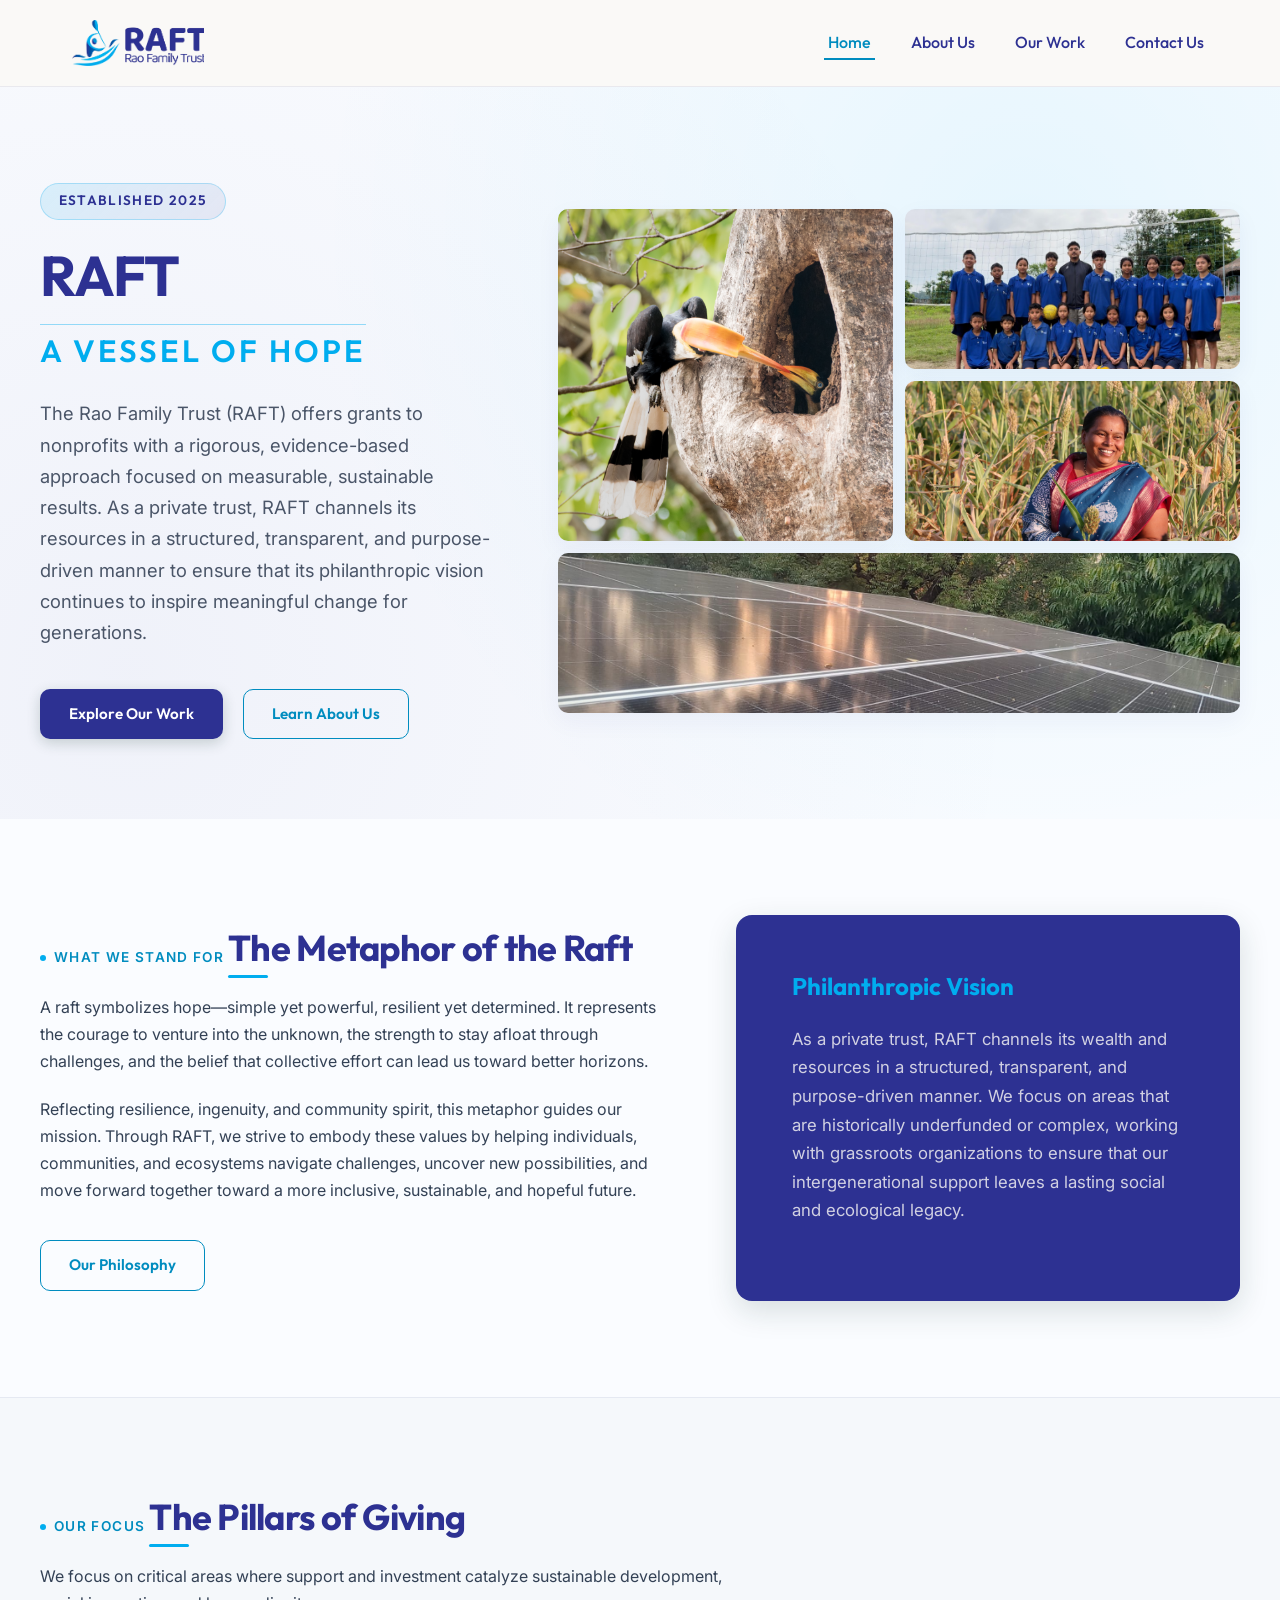
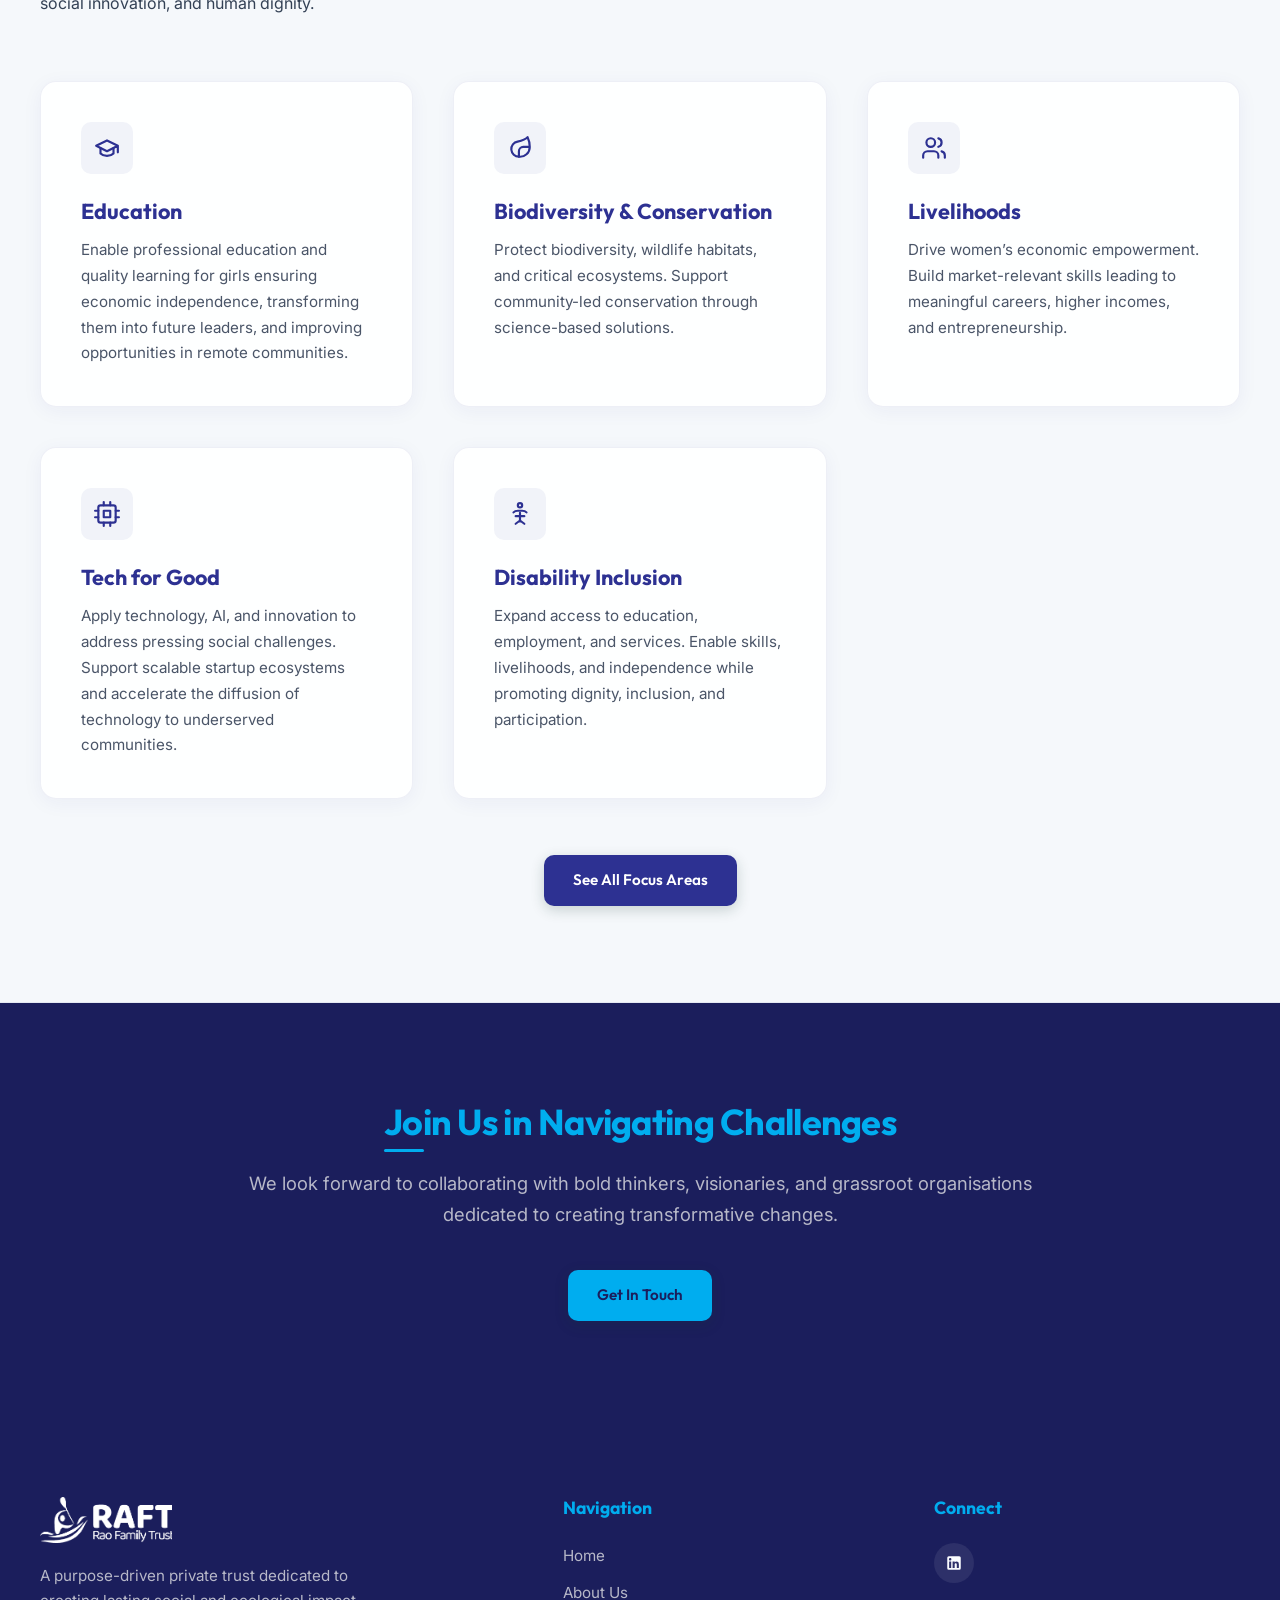
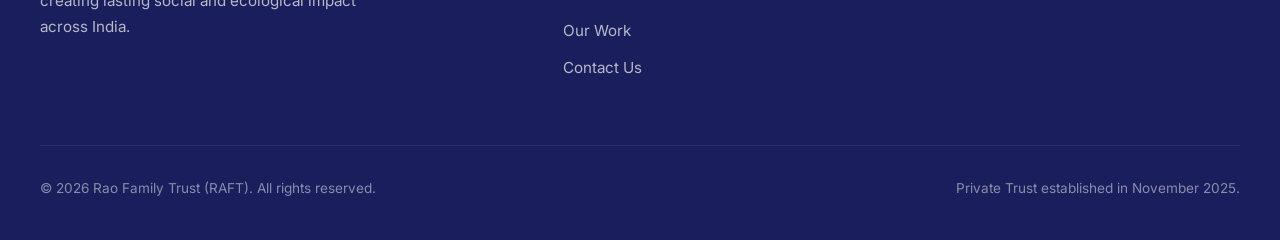
==== index.html @ e0d787f4 "Fix asset paths to root-relative URLs (/style_v2.css, /main.js, /images/...) and enhance active nav " ====
<!DOCTYPE html>
<html lang="en">
<head>
  <meta charset="UTF-8">
  <meta name="viewport" content="width=device-width, initial-scale=1.0">
  <meta http-equiv="X-UA-Compatible" content="ie=edge">
  <title>Rao Family Trust (RAFT) | Creating Lasting Social & Ecological Impact</title>
  <meta name="description" content="The Rao Family Trust (RAFT) offers grants to nonprofits with a rigorous, evidence-based approach focused on measurable, sustainable results.">
  
  <link rel="canonical" href="https://www.raft.org.in/">

  <!-- Open Graph / Facebook -->
  <meta property="og:type" content="website">
  <meta property="og:url" content="https://www.raft.org.in/">
  <meta property="og:site_name" content="Rao Family Trust (RAFT)">
  <meta property="og:locale" content="en_IN">
  <meta property="og:title" content="Rao Family Trust (RAFT) | Creating Lasting Social & Ecological Impact">
  <meta property="og:description" content="Creating lasting social and ecological impact across education, conservation, and inclusion in India.">
  <meta property="og:image" content="https://www.raft.org.in/images/vision_mission_banner.jpg">
  
  <!-- Twitter -->
  <meta property="twitter:card" content="summary_large_image">
  <meta property="twitter:url" content="https://www.raft.org.in/">
  <meta property="twitter:title" content="Rao Family Trust (RAFT)">
  <meta property="twitter:description" content="Creating lasting social and ecological impact across education, conservation, and inclusion in India.">
  <meta property="twitter:image" content="https://www.raft.org.in/images/vision_mission_banner.jpg">

  <!-- Favicons -->
  <link rel="icon" type="image/png" sizes="32x32" href="/images/favicon-32x32.png">
  <link rel="icon" type="image/png" sizes="192x192" href="/images/favicon.png">
  <link rel="apple-touch-icon" sizes="180x180" href="/images/apple-touch-icon.png">

  <link rel="stylesheet" href="/style_v2.css">

  <!-- Structured Data (JSON-LD) -->
  <script type="application/ld+json">
  {
    "@context": "https://schema.org",
    "@type": "NGO",
    "name": "Rao Family Trust (RAFT)",
    "url": "https://www.raft.org.in/",
    "logo": "https://www.raft.org.in/images/logo_icon.png",
    "description": "A purpose-driven private trust dedicated to creating lasting social and ecological impact across India.",
    "foundingDate": "2025",
    "founder": [
      { "@type": "Person", "name": "Dr. Priti Rao" },
      { "@type": "Person", "name": "Jay Rao" }
    ]
  }
  </script>

  <link rel="stylesheet" href="style_v2.css">
</head>
<body>

  <!-- Header Navigation -->
  <header>
    <div class="nav-container">
      <a href="index.html" class="logo">
        <img src="/images/logo.png" alt="Rao Family Trust Logo" class="logo-img">
      </a>
      
      <button class="mobile-toggle" aria-label="Toggle Menu">
        <span></span>
        <span></span>
        <span></span>
      </button>

      <ul class="nav-menu">
        <li><a href="index.html" class="nav-link">Home</a></li>
        <li><a href="about.html" class="nav-link">About Us</a></li>
        <li><a href="work.html" class="nav-link">Our Work</a></li>
        <li><a href="contact.html" class="nav-link">Contact Us</a></li>
      </ul>
    </div>
  </header>

  <!-- Hero Section -->
  <section class="hero">
    <div class="hero-container">
      <div class="hero-content">
        <span class="hero-tag">Established 2025</span>
        <h1>RAFT<br><span style="display: inline-block; margin-top: 1rem; font-size: 0.55em; font-weight: 600; letter-spacing: 3px; color: var(--color-secondary); border-top: 1px solid rgba(0,173,239,0.4); padding-top: 0.5rem; text-transform: uppercase;">A Vessel of Hope</span></h1>
        <p class="hero-desc">
          The Rao Family Trust (RAFT) offers grants to nonprofits with a rigorous, evidence-based approach focused on measurable, sustainable results. As a private trust, RAFT channels its resources in a structured, transparent, and purpose-driven manner to ensure that its philanthropic vision continues to inspire meaningful change for generations.
        </p>
        <div class="hero-btns">
          <a href="work.html" class="btn btn-primary">Explore Our Work</a>
          <a href="about.html" class="btn btn-secondary">Learn About Us</a>
        </div>
      </div>
      
      <!-- Hero Carousel Header -->
      <div class="hero-visual">
        <div class="hero-collage-container">
          <!-- A visually stunning combination of landscape and portrait images -->
          <div class="hero-collage-item tall">
            <img src="images/projects/hornbill_feeding.jpg" alt="Conservation - Great Hornbill Feeding" loading="lazy" style="object-position: center 25%;">
          </div>
          <div class="hero-collage-item">
            <img src="images/projects/hummingbird_school_10.jpg" alt="Education - Hummingbird School" loading="lazy" style="object-position: center center;">
          </div>
          <div class="hero-collage-item">
            <img src="images/projects/lady_red_sari.jpg" alt="Livelihoods - Mann Deshi Lady in Red Sari" loading="lazy" style="object-position: center 20%;">
          </div>
          <div class="hero-collage-item wide">
            <img src="images/projects/venture_centre_solar.jpg" alt="Tech for Good - Venture Centre Solar Panels" loading="lazy" style="object-position: center center;">
          </div>
        </div>
      </div>

    </div>
  </section>

  <!-- Core Metaphor & Intro Section -->
  <section class="section">
    <div class="section-container">
      <div class="about-hero-grid reveal">
        <div class="about-hero-text">
          <span class="section-subtitle">What we stand for</span>
          <h2>The Metaphor of the Raft</h2>
          <p>
            A raft symbolizes hope—simple yet powerful, resilient yet determined. It represents the courage to venture into the unknown, the strength to stay afloat through challenges, and the belief that collective effort can lead us toward better horizons.
          </p>
          <p>
            Reflecting resilience, ingenuity, and community spirit, this metaphor guides our mission. Through RAFT, we strive to embody these values by helping individuals, communities, and ecosystems navigate challenges, uncover new possibilities, and move forward together toward a more inclusive, sustainable, and hopeful future.
          </p>
          <a href="about.html" class="btn btn-secondary" style="margin-top: 1rem;">Our Philosophy</a>
        </div>
        
        <div class="accent-card">
          <h3> Philanthropic Vision </h3>
          <p style="margin-top: 1.5rem; line-height: 1.7;">
            As a private trust, RAFT channels its wealth and resources in a structured, transparent, and purpose-driven manner. We focus on areas that are historically underfunded or complex, working with grassroots organizations to ensure that our intergenerational support leaves a lasting social and ecological legacy.
          </p>
        </div>
      </div>
    </div>
  </section>

  <!-- Focus Areas Preview -->
  <section class="section" style="background-color: rgba(18, 53, 47, 0.02); border-top: 1px solid var(--color-border); border-bottom: 1px solid var(--color-border);">
    <div class="section-container">
      <div class="section-header reveal">
        <span class="section-subtitle">Our Focus</span>
        <h2>The Pillars of Giving</h2>
        <p>We focus on critical areas where support and investment catalyze sustainable development, social innovation, and human dignity.</p>
      </div>

      <div class="card-grid reveal">
        <!-- Card 1: Education -->
        <div class="card">
          <div class="card-icon">
            <svg viewBox="0 0 24 24" fill="none" stroke="currentColor" stroke-width="2" stroke-linecap="round" stroke-linejoin="round">
              <path d="M22 10v6M2 10l10-5 10 5-10 5z"/>
              <path d="M6 12v5c3 3 9 3 12 0v-5"/>
            </svg>
          </div>
          <h3>Education</h3>
          <p>Enable professional education and quality learning for girls ensuring economic independence, transforming them into future leaders, and improving opportunities in remote communities.</p>
        </div>

        <!-- Card 2: Biodiversity -->
        <div class="card">
          <div class="card-icon">
            <svg viewBox="0 0 24 24" fill="none" stroke="currentColor" stroke-width="2" stroke-linecap="round" stroke-linejoin="round">
              <path d="M11 20A7 7 0 0 1 9.8 6.1C15.5 5 17 4.4 19 2c1 2 2 4.1 2 9a9 9 0 0 1-10 9Z"/>
              <path d="M11 20v-5a4 4 0 0 1 4-4h5"/>
            </svg>
          </div>
          <h3>Biodiversity & Conservation</h3>
          <p>Protect biodiversity, wildlife habitats, and critical ecosystems. Support community-led conservation through science-based solutions.</p>
        </div>

        <!-- Card 3: Livelihoods -->
        <div class="card">
          <div class="card-icon">
            <svg viewBox="0 0 24 24" fill="none" stroke="currentColor" stroke-width="2" stroke-linecap="round" stroke-linejoin="round">
              <path d="M16 21v-2a4 4 0 0 0-4-4H6a4 4 0 0 0-4 4v2"/>
              <circle cx="9" cy="7" r="4"/>
              <path d="M22 21v-2a4 4 0 0 0-3-3.87"/>
              <path d="M16 3.13a4 4 0 0 1 0 7.75"/>
            </svg>
          </div>
          <h3>Livelihoods</h3>
          <p>Drive women’s economic empowerment. Build market-relevant skills leading to meaningful careers, higher incomes, and entrepreneurship.</p>
        </div>

        <!-- Card 4: Tech for Good -->
        <div class="card">
          <div class="card-icon">
            <svg viewBox="0 0 24 24" fill="none" stroke="currentColor" stroke-width="2" stroke-linecap="round" stroke-linejoin="round">
              <rect x="4" y="4" width="16" height="16" rx="2" ry="2"/>
              <rect x="9" y="9" width="6" height="6"/>
              <line x1="9" y1="1" x2="9" y2="4"/>
              <line x1="15" y1="1" x2="15" y2="4"/>
              <line x1="9" y1="20" x2="9" y2="23"/>
              <line x1="15" y1="20" x2="15" y2="23"/>
              <line x1="20" y1="9" x2="23" y2="9"/>
              <line x1="20" y1="15" x2="23" y2="15"/>
              <line x1="1" y1="9" x2="4" y2="9"/>
              <line x1="1" y1="15" x2="4" y2="15"/>
            </svg>
          </div>
          <h3>Tech for Good</h3>
          <p>Apply technology, AI, and innovation to address pressing social challenges. Support scalable startup ecosystems and accelerate the diffusion of technology to underserved communities.</p>
        </div>

        <!-- Card 5: Disability Inclusion -->
        <div class="card">
          <div class="card-icon">
            <svg viewBox="0 0 24 24" fill="none" stroke="currentColor" stroke-width="2" stroke-linecap="round" stroke-linejoin="round">
              <circle cx="12" cy="4" r="2"/>
              <path d="M18 10.5C17.17 9.57 15.65 9 14 9h-4c-1.65 0-3.17.57-4 1.5"/>
              <path d="M8 14h8"/>
              <path d="M12 11v8"/>
              <path d="M8 21l4-3 4 3"/>
            </svg>
          </div>
          <h3>Disability Inclusion</h3>
          <p>Expand access to education, employment, and services. Enable skills, livelihoods, and independence while promoting dignity, inclusion, and participation.</p>
        </div>

      </div>

      <div style="text-align: center; margin-top: 3.5rem;" class="reveal">
        <a href="work.html" class="btn btn-primary">See All Focus Areas</a>
      </div>
    </div>
  </section>



  <!-- CTA Banner -->
  <section class="section" style="background-color: var(--color-primary-dark); color: var(--color-text-light);">
    <div class="section-container" style="text-align: center; max-width: 800px;">
      <h2 style="color: var(--color-secondary); margin-bottom: 1.5rem;" class="reveal">Join Us in Navigating Challenges</h2>
      <p style="color: rgba(250, 249, 246, 0.7); font-size: 1.15rem; margin-bottom: 2.5rem;" class="reveal">
        We look forward to collaborating with bold thinkers, visionaries, and grassroot organisations dedicated to creating transformative changes.
      </p>
      <div class="reveal">
        <a href="contact.html" class="btn btn-primary" style="background-color: var(--color-secondary); color: var(--color-primary-dark);">Get In Touch</a>
      </div>
    </div>
  </section>

  <!-- Footer -->
  <footer>
    <div class="footer-container">
      <div class="footer-about">
        <a href="index.html" class="logo" style="color: var(--color-white);">
          <img src="/images/logo_white.png" alt="Rao Family Trust Logo" class="logo-img">
        </a>
        <p>A purpose-driven private trust dedicated to creating lasting social and ecological impact across India.</p>
      </div>

      <div class="footer-nav">
        <h4>Navigation</h4>
        <ul>
          <li><a href="index.html">Home</a></li>
          <li><a href="about.html">About Us</a></li>
          <li><a href="work.html">Our Work</a></li>
          <li><a href="contact.html">Contact Us</a></li>
        </ul>
      </div>

      <div class="footer-social">
        <h4>Connect</h4>
        <div class="footer-social-links">
          <a href="https://www.linkedin.com/company/rao-family-trust/" class="social-btn" aria-label="LinkedIn" target="_blank" rel="noopener noreferrer">
            <svg viewBox="0 0 24 24" xmlns="http://www.w3.org/2000/svg">
              <path d="M19 3a2 2 0 0 1 2 2v14a2 2 0 0 1-2 2H5a2 2 0 0 1-2-2V5a2 2 0 0 1 2-2h14m-.5 15.5v-5.3a3.26 3.26 0 0 0-3.26-3.26c-.85 0-1.84.52-2.32 1.3v-1.11h-2.79v8.37h2.79v-4.93c0-.77.62-1.4 1.39-1.4a1.4 1.4 0 0 1 1.4 1.4v4.93h2.79M6.88 8.56a1.68 1.68 0 0 0 1.68-1.68c0-.93-.75-1.69-1.68-1.69a1.69 1.69 0 0 0-1.69 1.69c0 .93.76 1.68 1.69 1.68m1.39 9.94v-8.37H5.5v8.37h2.77z"/>
            </svg>
          </a>
        </div>
      </div>
    </div>
    
    <div class="footer-bottom">
      <span>&copy; 2026 Rao Family Trust (RAFT). All rights reserved.</span>
      <span>Private Trust established in November 2025.</span>
    </div>
  </footer>

  <script src="/main.js"></script>
</body>
</html>
---- style_v2.css ----
/* RAFT (Rao Family Trust) Core Styling System */

/* Import Google Fonts */
@import url('https://fonts.googleapis.com/css2?family=Inter:wght@300;400;500;600&family=Outfit:wght@300;400;500;600;700;800&display=swap');

/* CSS Variables */
:root {
  --color-primary: #2D3192;        /* Logo Indigo */
  --color-primary-dark: #1B1E5C;   /* Deep Logo Indigo */
  --color-primary-light: #4D51B0;  /* Light Logo Indigo */
  --color-secondary: #00ADEF;      /* Logo Sky Blue */
  --color-secondary-dark: #008CBF; /* Muted Logo Sky Blue */
  --color-accent: #EFF8FF;         /* Soft Light Blue Wash */
  --color-bg-main: #FAFCFF;        /* Soft Alabaster Cool White */
  --color-bg-card: rgba(255, 255, 255, 0.9); /* Semi-transparent White */
  --color-text-dark: #1A202C;      /* Charcoal Dark Text */
  --color-text-muted: #4A5568;     /* Slate Muted Text */
  --color-text-light: #FAFCFF;     /* Warm Light Text */
  --color-white: #FFFFFF;
  --color-border: rgba(45, 49, 146, 0.08);
  --color-shadow: rgba(45, 49, 146, 0.05);

  --font-heading: 'Outfit', sans-serif;
  --font-body: 'Inter', sans-serif;

  --transition-smooth: all 0.4s cubic-bezier(0.16, 1, 0.3, 1);
  --transition-fast: all 0.2s ease;
  
  --border-radius-lg: 16px;
  --border-radius-md: 10px;
  --border-radius-sm: 6px;
}

/* Base Reset & Layout */
* {
  box-sizing: border-box;
  margin: 0;
  padding: 0;
}

html {
  scroll-behavior: smooth;
  height: 100%;
}

body {
  font-family: var(--font-body);
  background-color: var(--color-bg-main);
  color: var(--color-text-dark);
  line-height: 1.6;
  font-size: 16px;
  display: flex;
  flex-direction: column;
  min-height: 100vh;
  overflow-x: hidden;
}

/* Typography */
h1, h2, h3, h4, h5, h6 {
  font-family: var(--font-heading);
  font-weight: 700;
  color: var(--color-primary);
  line-height: 1.25;
}

h1 {
  font-size: 3.25rem;
  letter-spacing: -0.025em;
}

h2 {
  font-size: 2.25rem;
  letter-spacing: -0.02em;
  margin-bottom: 1.5rem;
  position: relative;
  display: inline-block;
}

/* Elegant gold dash below h2 headers */
h2::after {
  content: '';
  position: absolute;
  left: 0;
  bottom: -8px;
  width: 40px;
  height: 3px;
  background-color: var(--color-secondary);
  border-radius: 2px;
  transition: var(--transition-smooth);
}

h2:hover::after {
  width: 60px;
}

h3 {
  font-size: 1.5rem;
  margin-bottom: 1rem;
}

p {
  margin-bottom: 1.25rem;
  color: #334155;
  font-weight: 400;
  line-height: 1.7;
}

a {
  color: var(--color-primary);
  text-decoration: none;
  transition: var(--transition-fast);
}

/* Buttons */
.btn {
  display: inline-flex;
  align-items: center;
  justify-content: center;
  padding: 0.75rem 1.75rem;
  font-family: var(--font-heading);
  font-weight: 600;
  font-size: 0.95rem;
  border-radius: var(--border-radius-md);
  cursor: pointer;
  transition: var(--transition-smooth);
  border: 1px solid transparent;
}

.btn-primary {
  background-color: var(--color-primary);
  color: var(--color-white);
  box-shadow: 0 4px 14px rgba(18, 53, 47, 0.2);
}

.btn-primary:hover {
  background-color: var(--color-primary-light);
  transform: translateY(-2px);
  box-shadow: 0 6px 20px rgba(18, 53, 47, 0.25);
}

.btn-secondary {
  background-color: transparent;
  border-color: var(--color-secondary-dark);
  color: var(--color-secondary-dark);
}

.btn-secondary:hover {
  background-color: var(--color-secondary-dark);
  color: var(--color-white);
  transform: translateY(-2px);
}

/* Header & Navigation */
header {
  position: sticky;
  top: 0;
  z-index: 100;
  background-color: rgba(250, 249, 246, 0.88); /* Alabaster Glass */
  backdrop-filter: blur(16px);
  -webkit-backdrop-filter: blur(16px);
  border-bottom: 1px solid var(--color-border);
  transition: var(--transition-smooth);
}

.nav-container {
  max-width: 1200px;
  margin: 0 auto;
  padding: 1.25rem 2rem;
  display: flex;
  justify-content: space-between;
  align-items: center;
}

.logo {
  display: flex;
  align-items: center;
  gap: 0.75rem;
  font-family: var(--font-heading);
  font-weight: 700;
  font-size: 1.4rem;
  color: var(--color-primary);
}

.logo-img {
  height: 46px;
  width: auto;
  object-fit: contain;
  transition: var(--transition-smooth);
}

.logo:hover .logo-img {
  transform: scale(1.05);
}

.logo svg {
  fill: var(--color-primary);
  width: 32px;
  height: 32px;
  transition: var(--transition-smooth);
}

.logo:hover svg {
  fill: var(--color-secondary-dark);
  transform: rotate(-5deg) scale(1.05);
}

.nav-menu {
  display: flex;
  gap: 2rem;
  list-style: none;
  align-items: center;
}

.nav-link {
  font-family: var(--font-heading);
  font-weight: 500;
  font-size: 1rem;
  color: var(--color-primary);
  padding: 0.5rem 0.25rem;
  position: relative;
}

.nav-link::after {
  content: '';
  position: absolute;
  width: 0;
  height: 2px;
  bottom: 0;
  left: 0;
  background-color: var(--color-secondary-dark);
  transition: var(--transition-fast);
}

.nav-link:hover::after,
.nav-link.active::after {
  width: 100%;
}

.nav-link.active {
  color: var(--color-secondary-dark);
}

/* Mobile Toggle Hamburger */
.mobile-toggle {
  display: none;
  background: none;
  border: none;
  cursor: pointer;
  position: relative;
  width: 30px;
  height: 20px;
  z-index: 101;
}

.mobile-toggle span {
  display: block;
  width: 100%;
  height: 2px;
  background-color: var(--color-primary);
  position: absolute;
  left: 0;
  transition: var(--transition-fast);
}

.mobile-toggle span:nth-child(1) { top: 0; }
.mobile-toggle span:nth-child(2) { top: 9px; }
.mobile-toggle span:nth-child(3) { top: 18px; }

.mobile-toggle.open span:nth-child(1) {
  transform: translateY(9px) rotate(45deg);
}
.mobile-toggle.open span:nth-child(2) {
  opacity: 0;
}
.mobile-toggle.open span:nth-child(3) {
  transform: translateY(-9px) rotate(-45deg);
}

/* Hero Section */
.hero {
  padding: 6rem 2rem 5rem;
  background: radial-gradient(circle at 80% 20%, rgba(0, 173, 239, 0.08) 0%, transparent 60%),
              radial-gradient(circle at 10% 80%, rgba(45, 49, 146, 0.05) 0%, transparent 70%);
  position: relative;
  overflow: hidden;
}

.hero-container {
  max-width: 1200px;
  margin: 0 auto;
  display: grid;
  grid-template-columns: 0.8fr 1.2fr; /* Flipped: text takes less space, images take more */
  gap: 4rem;
  align-items: center;
}

.hero-content {
  max-width: 650px;
}

.hero-tag {
  display: inline-flex;
  align-items: center;
  gap: 0.5rem;
  font-family: var(--font-heading);
  font-weight: 600;
  font-size: 0.85rem;
  letter-spacing: 0.1em;
  text-transform: uppercase;
  color: var(--color-primary);
  background: linear-gradient(135deg, rgba(0, 173, 239, 0.12) 0%, rgba(45, 49, 146, 0.08) 100%);
  border: 1px solid rgba(0, 173, 239, 0.25);
  padding: 0.4rem 1.1rem;
  border-radius: 50px;
  margin-bottom: 1.5rem;
}

.hero h1 {
  font-size: 3.5rem;
  line-height: 1.15;
  margin-bottom: 1.5rem;
}

.hero h1 span {
  color: var(--color-secondary-dark);
  position: relative;
}

.hero-desc {
  font-size: 1.15rem;
  color: var(--color-text-muted);
  margin-bottom: 2.5rem;
}

.hero-btns {
  display: flex;
  gap: 1.25rem;
}

/* Metaphor SVG Section (Interactive waves and raft) */
.hero-visual {
  position: relative;
  width: 100%;
  display: flex;
  justify-content: center;
  align-items: center;
}

.raft-svg-wrapper {
  width: 100%;
  max-width: 450px;
  position: relative;
}

/* Page Section Utility */
.section {
  padding: 6rem 2rem;
}

.section-container {
  max-width: 1200px;
  margin: 0 auto;
}

.section-header {
  max-width: 700px;
  margin-bottom: 4rem;
}

.section-subtitle {
  color: var(--color-secondary-dark);
  font-weight: 600;
  text-transform: uppercase;
  letter-spacing: 0.1em;
  font-size: 0.85rem;
  margin-bottom: 0.75rem;
  display: inline-flex;
  align-items: center;
  gap: 0.5rem;
}

.section-subtitle::before {
  content: '';
  display: inline-block;
  width: 6px;
  height: 6px;
  background-color: var(--color-secondary);
  border-radius: 50%;
}

/* Glassmorphism Cards */
.card-grid {
  display: grid;
  grid-template-columns: repeat(auto-fill, minmax(320px, 1fr));
  gap: 2.5rem;
}

.card {
  background-color: var(--color-bg-card);
  border: 1px solid var(--color-border);
  border-radius: var(--border-radius-lg);
  padding: 2.5rem;
  box-shadow: 0 4px 20px var(--color-shadow);
  transition: var(--transition-smooth);
  display: flex;
  flex-direction: column;
  backdrop-filter: blur(8px);
  -webkit-backdrop-filter: blur(8px);
  position: relative;
  overflow: hidden;
}

.card::before {
  content: '';
  position: absolute;
  top: 0;
  left: 0;
  width: 4px;
  height: 0;
  background-color: var(--color-secondary);
  transition: var(--transition-smooth);
}

.card:hover {
  transform: translateY(-8px);
  box-shadow: 0 12px 30px rgba(18, 53, 47, 0.1);
  border-color: rgba(18, 53, 47, 0.15);
}

.card:hover::before {
  height: 100%;
}

.card-icon {
  width: 52px;
  height: 52px;
  background-color: rgba(45, 49, 146, 0.06);
  border-radius: var(--border-radius-md);
  display: flex;
  align-items: center;
  justify-content: center;
  margin-bottom: 1.5rem;
  color: var(--color-primary);
  transition: var(--transition-smooth);
}

.card:hover .card-icon {
  background-color: var(--color-primary);
  color: var(--color-white);
  transform: translateY(-2px);
  box-shadow: 0 6px 16px rgba(45, 49, 146, 0.2);
}

.card-icon svg {
  width: 26px;
  height: 26px;
  transition: var(--transition-fast);
}

.card-icon svg[fill="none"] {
  fill: none;
  stroke: currentColor;
}

.card-icon svg:not([fill="none"]) {
  fill: currentColor;
}

.card:hover .card-icon svg {
  transform: scale(1.1);
}

/* External Link Icon Indicator */
.external-link-icon {
  width: 14px;
  height: 14px;
  display: inline-block;
  vertical-align: middle;
  margin-left: 4px;
  opacity: 0.8;
  transition: var(--transition-fast);
}

a:hover .external-link-icon {
  opacity: 1;
  transform: translate(2px, -2px);
}

/* Back to Top Floating Button */
.back-to-top {
  position: fixed;
  bottom: 2rem;
  right: 2rem;
  width: 44px;
  height: 44px;
  border-radius: 50%;
  background: var(--color-primary);
  color: var(--color-white);
  border: 1px solid rgba(255, 255, 255, 0.2);
  box-shadow: 0 4px 20px rgba(45, 49, 146, 0.25);
  display: flex;
  align-items: center;
  justify-content: center;
  cursor: pointer;
  opacity: 0;
  visibility: hidden;
  transform: translateY(15px);
  transition: var(--transition-smooth);
  z-index: 99;
}

.back-to-top.visible {
  opacity: 1;
  visibility: visible;
  transform: translateY(0);
}

.back-to-top:hover {
  background: var(--color-secondary);
  color: var(--color-primary-dark);
  transform: translateY(-3px);
  box-shadow: 0 6px 24px rgba(0, 173, 239, 0.35);
}

.back-to-top svg {
  width: 20px;
  height: 20px;
}

.card h3 {
  font-size: 1.35rem;
  margin-bottom: 0.75rem;
}

.card p {
  color: var(--color-text-muted);
  font-size: 0.95rem;
  margin-bottom: 0;
  flex-grow: 1;
}

/* Grantees Layout */
.grantee-tags {
  display: flex;
  gap: 0.5rem;
  margin-bottom: 1rem;
  flex-wrap: wrap;
}

.tag {
  font-size: 0.75rem;
  font-weight: 500;
  padding: 0.25rem 0.75rem;
  border-radius: 50px;
  background-color: rgba(18, 53, 47, 0.06);
  color: var(--color-primary-light);
}

/* About Us Metaphor Card (Large Accent Card) */
.about-hero-grid {
  display: grid;
  grid-template-columns: 1.1fr 0.9fr;
  gap: 5rem;
  align-items: center;
}

.accent-card {
  background-color: var(--color-primary);
  color: var(--color-text-light);
  border-radius: var(--border-radius-lg);
  padding: 3.5rem;
  box-shadow: 0 10px 30px rgba(18, 53, 47, 0.15);
  position: relative;
  overflow: hidden;
}

.accent-card h2, .accent-card h3 {
  color: var(--color-secondary);
}

.accent-card h2::after {
  background-color: var(--color-secondary);
}

.accent-card p {
  color: rgba(250, 249, 246, 0.8);
  font-size: 1.05rem;
}

/* Vision / Mission Sections */
.vision-mission-grid {
  display: grid;
  grid-template-columns: 1fr 1fr;
  gap: 3rem;
  margin-top: 4rem;
}

/* Financials Block */
.financials-card {
  background: linear-gradient(135deg, rgba(197, 168, 128, 0.15) 0%, rgba(18, 53, 47, 0.05) 100%);
  border: 1px dashed var(--color-secondary-dark);
  border-radius: var(--border-radius-lg);
  padding: 3rem;
  text-align: center;
  max-width: 600px;
  margin: 4rem auto 0;
}

.financials-card h3 {
  color: var(--color-primary);
  font-size: 1.5rem;
  margin-bottom: 0.75rem;
}

.financials-card p {
  color: var(--color-text-muted);
  max-width: 450px;
  margin: 0 auto;
}

/* Team Roster Section */
.team-roster {
  display: flex;
  flex-direction: column;
  gap: 0;
  max-width: 800px;
}

.team-row {
  display: flex;
  align-items: flex-start;
  gap: 1.5rem;
  padding: 2rem 0;
  border-bottom: 1px solid var(--color-border);
  transition: var(--transition-smooth);
}

.team-row:last-child {
  border-bottom: none;
}

.team-row:hover {
  padding-left: 0.5rem;
}

.team-initial {
  width: 48px;
  height: 48px;
  min-width: 48px;
  border-radius: 50%;
  background: linear-gradient(135deg, var(--color-primary) 0%, var(--color-primary-light) 100%);
  color: var(--color-white);
  display: flex;
  align-items: center;
  justify-content: center;
  font-family: var(--font-heading);
  font-weight: 700;
  font-size: 0.85rem;
  letter-spacing: 0.02em;
  margin-top: 0.15rem;
  box-shadow: 0 3px 10px rgba(45, 49, 146, 0.2);
}

.team-info {
  flex: 1;
}

.team-name-line {
  display: flex;
  align-items: baseline;
  gap: 1rem;
  flex-wrap: wrap;
  margin-bottom: 0.35rem;
}

.team-name-line h3 {
  font-size: 1.15rem;
  margin-bottom: 0;
  color: var(--color-primary);
}

.team-title {
  color: var(--color-secondary-dark);
  font-size: 0.8rem;
  font-weight: 600;
  text-transform: uppercase;
  letter-spacing: 0.05em;
}

.team-info p {
  color: var(--color-text-muted);
  font-size: 0.9rem;
  line-height: 1.55;
  margin-bottom: 0;
}

/* Interactive Contact Form */
.contact-grid {
  display: grid;
  grid-template-columns: 1fr 1.2fr;
  gap: 5rem;
  align-items: start;
}

.contact-info-panel {
  display: flex;
  flex-direction: column;
  gap: 2.5rem;
}

.info-item {
  display: flex;
  gap: 1.25rem;
}

.info-icon {
  width: 44px;
  height: 44px;
  border-radius: 50%;
  background-color: rgba(197, 168, 128, 0.15);
  display: flex;
  align-items: center;
  justify-content: center;
  color: var(--color-secondary-dark);
  flex-shrink: 0;
}

.info-icon svg {
  width: 20px;
  height: 20px;
  fill: currentColor;
}

.info-text h3 {
  font-size: 1.1rem;
  margin-bottom: 0.25rem;
}

.info-text p {
  color: var(--color-text-muted);
  margin-bottom: 0;
}

.contact-form {
  background-color: var(--color-white);
  border: 1px solid var(--color-border);
  border-radius: var(--border-radius-lg);
  padding: 3.5rem;
  box-shadow: 0 8px 30px var(--color-shadow);
}

.form-group {
  position: relative;
  margin-bottom: 2rem;
}

.form-input {
  width: 100%;
  padding: 0.9rem 1rem;
  border-radius: var(--border-radius-md);
  border: 1.5px solid rgba(18, 53, 47, 0.12);
  background-color: transparent;
  font-family: var(--font-body);
  font-size: 1rem;
  color: var(--color-text-dark);
  outline: none;
  transition: var(--transition-fast);
}

.form-input:focus {
  border-color: var(--color-primary);
  box-shadow: 0 0 0 4px rgba(18, 53, 47, 0.05);
}

.form-label {
  position: absolute;
  left: 1rem;
  top: 0.9rem;
  font-size: 1rem;
  color: var(--color-text-muted);
  pointer-events: none;
  transition: var(--transition-fast);
  background-color: var(--color-white);
  padding: 0 0.25rem;
}

/* Floating labels effect */
.form-input:focus ~ .form-label,
.form-input:not(:placeholder-shown) ~ .form-label {
  top: -0.6rem;
  left: 0.75rem;
  font-size: 0.8rem;
  color: var(--color-primary);
  font-weight: 600;
}

textarea.form-input {
  resize: vertical;
  min-height: 120px;
}

/* Toast Notifications */
.toast {
  position: fixed;
  bottom: 2rem;
  right: -300px;
  background-color: var(--color-primary-dark);
  color: var(--color-white);
  padding: 1rem 1.5rem;
  border-radius: var(--border-radius-md);
  box-shadow: 0 10px 25px rgba(0, 0, 0, 0.15);
  font-family: var(--font-heading);
  font-weight: 500;
  display: flex;
  align-items: center;
  gap: 0.75rem;
  z-index: 1000;
  transition: right 0.5s cubic-bezier(0.175, 0.885, 0.32, 1.275);
}

.toast.show {
  right: 2rem;
}

/* Scroll reveal helper class */
.reveal {
  opacity: 0;
  transform: translateY(30px);
  transition: opacity 0.8s cubic-bezier(0.16, 1, 0.3, 1),
              transform 0.8s cubic-bezier(0.16, 1, 0.3, 1);
}

.reveal.active {
  opacity: 1;
  transform: translateY(0);
}

/* Home Page Photo Collage Hero */
.hero-collage-container {
  display: grid;
  grid-template-columns: repeat(2, 1fr);
  grid-auto-rows: 160px;
  gap: 12px;
  width: 100%;
}
.hero-collage-item {
  border-radius: var(--border-radius-md);
  overflow: hidden;
  box-shadow: 0 8px 24px var(--color-shadow);
  position: relative;
}
.hero-collage-item img {
  width: 100%;
  height: 100%;
  object-fit: cover;
  transition: transform 0.6s ease;
}
.hero-collage-item:hover img {
  transform: scale(1.05);
}

/* Masonry specific sizes for hero */
.hero-collage-item.large {
  grid-column: span 2;
  grid-row: span 2;
}
.hero-collage-item.tall {
  grid-row: span 2;
}
.hero-collage-item.wide {
  grid-column: span 2;
}

/* Footer Section */
footer {
  background-color: var(--color-primary-dark);
  color: var(--color-text-light);
  padding: 5rem 2rem 2.5rem;
  margin-top: auto;
}

.footer-container {
  max-width: 1200px;
  margin: 0 auto;
  display: grid;
  grid-template-columns: 1.5fr 1fr 1fr;
  gap: 4rem;
  margin-bottom: 4rem;
}

.footer-about p {
  color: rgba(250, 249, 246, 0.7);
  font-size: 0.95rem;
  max-width: 320px;
  margin-top: 1.25rem;
}

.footer-nav h4, .footer-social h4 {
  color: var(--color-secondary);
  font-size: 1.1rem;
  margin-bottom: 1.5rem;
}

.footer-nav ul {
  list-style: none;
  display: flex;
  flex-direction: column;
  gap: 0.75rem;
}

.footer-nav a {
  color: rgba(250, 249, 246, 0.7);
  font-size: 0.95rem;
}

.footer-nav a:hover {
  color: var(--color-secondary);
  padding-left: 4px;
}

.footer-social-links {
  display: flex;
  gap: 1rem;
}

.social-btn {
  width: 40px;
  height: 40px;
  border-radius: 50%;
  background-color: rgba(255, 255, 255, 0.08);
  display: flex;
  align-items: center;
  justify-content: center;
  color: var(--color-text-light);
  transition: var(--transition-fast);
}

.social-btn:hover {
  background-color: var(--color-secondary);
  color: var(--color-primary-dark);
  transform: translateY(-3px);
}

.social-btn svg {
  width: 18px;
  height: 18px;
  fill: currentColor;
}

.footer-bottom {
  max-width: 1200px;
  margin: 0 auto;
  border-top: 1px solid rgba(255, 255, 255, 0.08);
  padding-top: 2rem;
  display: flex;
  justify-content: space-between;
  align-items: center;
  font-size: 0.85rem;
  color: rgba(250, 249, 246, 0.5);
}

/* Animations */
@keyframes wave-move {
  0% { transform: translateX(0); }
  50% { transform: translateX(-25%); }
  100% { transform: translateX(0); }
}

@keyframes wave-move-reverse {
  0% { transform: translateX(0); }
  50% { transform: translateX(25%); }
  100% { transform: translateX(0); }
}

@keyframes raft-float {
  0% { transform: translateY(0) rotate(0); }
  50% { transform: translateY(-6px) rotate(-1.5deg); }
  100% { transform: translateY(0) rotate(0); }
}

.wave-layer-1 {
  animation: wave-move 14s infinite linear;
}

.wave-layer-2 {
  animation: wave-move-reverse 18s infinite linear;
}

.raft-float-group {
  animation: raft-float 6s infinite ease-in-out;
  transform-origin: 220px 220px;
}

/* Responsive Media Queries */
@media (max-width: 1024px) {
  h1 { font-size: 2.75rem; }
  .hero { padding: 4rem 1.5rem 3rem; }
  .hero-container { gap: 2.5rem; }
  .about-hero-grid { gap: 3rem; }
}

@media (max-width: 768px) {
  h1 { font-size: 2.5rem; }
  h2 { font-size: 1.85rem; }
  
  .mobile-toggle {
    display: block;
  }
  
  .nav-menu {
    position: fixed;
    top: 0;
    right: -100%;
    width: 280px;
    height: 100vh;
    background-color: var(--color-primary-dark);
    flex-direction: column;
    justify-content: center;
    align-items: center;
    gap: 2.5rem;
    box-shadow: -10px 0 30px rgba(0, 0, 0, 0.15);
    transition: right 0.4s cubic-bezier(0.16, 1, 0.3, 1);
    z-index: 100;
  }
  
  .nav-menu.open {
    right: 0;
  }
  
  .nav-link {
    color: var(--color-text-light);
    font-size: 1.25rem;
  }
  
  .hero-container {
    grid-template-columns: 1fr;
    text-align: center;
    gap: 3rem;
  }
  
  .hero-content {
    margin: 0 auto;
  }
  
  .hero-btns {
    justify-content: center;
  }
  
  .about-hero-grid {
    grid-template-columns: 1fr;
    gap: 3rem;
  }
  
  .vision-mission-grid {
    grid-template-columns: 1fr;
    gap: 2.5rem;
  }
  
  .contact-grid {
    grid-template-columns: 1fr;
    gap: 3.5rem;
  }
  
  .footer-container {
    grid-template-columns: 1fr;
    gap: 2.5rem;
  }
  
  .footer-bottom {
    flex-direction: column;
    gap: 1rem;
    text-align: center;
  }
}

/* Redesigned Grantee Card Styles */
.grantee-image-wrapper {
  position: relative;
  width: 100%;
  height: 100%;
  min-height: 240px;
  overflow: hidden;
}

.grantee-image-wrapper img {
  width: 100%;
  height: 100%;
  object-fit: cover;
  transition: var(--transition-smooth);
}

.grantee-card:hover .grantee-image-wrapper img {
  transform: scale(1.05);
}

/* Hero Carousel Styles */
.hero-carousel {
  position: relative;
  width: 100%;
  height: 400px;
  border-radius: var(--border-radius-lg);
  overflow: hidden;
  box-shadow: 0 10px 30px var(--color-shadow);
  border: 1px solid var(--color-border);
}

.carousel-track {
  width: 100%;
  height: 100%;
  position: relative;
}

.carousel-slide {
  position: absolute;
  top: 0;
  left: 0;
  width: 100%;
  height: 100%;
  opacity: 0;
  visibility: hidden;
  transition: opacity 0.8s ease-in-out, visibility 0.8s ease-in-out;
  display: flex;
  align-items: flex-end;
}

.carousel-slide.active {
  opacity: 1;
  visibility: visible;
  z-index: 2;
}

.carousel-slide img {
  width: 100%;
  height: 100%;
  object-fit: cover;
}

.slide-caption {
  position: absolute;
  bottom: 0;
  left: 0;
  width: 100%;
  background: linear-gradient(to top, rgba(15, 23, 74, 0.85) 0%, rgba(15, 23, 74, 0) 100%);
  color: var(--color-white);
  padding: 1.75rem 1.5rem 1.25rem;
  font-family: var(--font-heading);
  font-weight: 500;
  font-size: 0.95rem;
  z-index: 3;
}

.carousel-indicators {
  position: absolute;
  bottom: 1.25rem;
  right: 1.5rem;
  display: flex;
  gap: 0.5rem;
  z-index: 10;
}

.indicator {
  width: 8px;
  height: 8px;
  border-radius: 50%;
  background-color: rgba(255, 255, 255, 0.4);
  cursor: pointer;
  transition: var(--transition-fast);
}

.indicator.active {
  background-color: var(--color-secondary);
  transform: scale(1.25);
  width: 18px;
  border-radius: 4px;
}

@media (max-width: 768px) {
  .hero-carousel {
    height: 300px;
  }
}
---- style_v2.css ----
/* RAFT (Rao Family Trust) Core Styling System */

/* Import Google Fonts */
@import url('https://fonts.googleapis.com/css2?family=Inter:wght@300;400;500;600&family=Outfit:wght@300;400;500;600;700;800&display=swap');

/* CSS Variables */
:root {
  --color-primary: #2D3192;        /* Logo Indigo */
  --color-primary-dark: #1B1E5C;   /* Deep Logo Indigo */
  --color-primary-light: #4D51B0;  /* Light Logo Indigo */
  --color-secondary: #00ADEF;      /* Logo Sky Blue */
  --color-secondary-dark: #008CBF; /* Muted Logo Sky Blue */
  --color-accent: #EFF8FF;         /* Soft Light Blue Wash */
  --color-bg-main: #FAFCFF;        /* Soft Alabaster Cool White */
  --color-bg-card: rgba(255, 255, 255, 0.9); /* Semi-transparent White */
  --color-text-dark: #1A202C;      /* Charcoal Dark Text */
  --color-text-muted: #4A5568;     /* Slate Muted Text */
  --color-text-light: #FAFCFF;     /* Warm Light Text */
  --color-white: #FFFFFF;
  --color-border: rgba(45, 49, 146, 0.08);
  --color-shadow: rgba(45, 49, 146, 0.05);

  --font-heading: 'Outfit', sans-serif;
  --font-body: 'Inter', sans-serif;

  --transition-smooth: all 0.4s cubic-bezier(0.16, 1, 0.3, 1);
  --transition-fast: all 0.2s ease;
  
  --border-radius-lg: 16px;
  --border-radius-md: 10px;
  --border-radius-sm: 6px;
}

/* Base Reset & Layout */
* {
  box-sizing: border-box;
  margin: 0;
  padding: 0;
}

html {
  scroll-behavior: smooth;
  height: 100%;
}

body {
  font-family: var(--font-body);
  background-color: var(--color-bg-main);
  color: var(--color-text-dark);
  line-height: 1.6;
  font-size: 16px;
  display: flex;
  flex-direction: column;
  min-height: 100vh;
  overflow-x: hidden;
}

/* Typography */
h1, h2, h3, h4, h5, h6 {
  font-family: var(--font-heading);
  font-weight: 700;
  color: var(--color-primary);
  line-height: 1.25;
}

h1 {
  font-size: 3.25rem;
  letter-spacing: -0.025em;
}

h2 {
  font-size: 2.25rem;
  letter-spacing: -0.02em;
  margin-bottom: 1.5rem;
  position: relative;
  display: inline-block;
}

/* Elegant gold dash below h2 headers */
h2::after {
  content: '';
  position: absolute;
  left: 0;
  bottom: -8px;
  width: 40px;
  height: 3px;
  background-color: var(--color-secondary);
  border-radius: 2px;
  transition: var(--transition-smooth);
}

h2:hover::after {
  width: 60px;
}

h3 {
  font-size: 1.5rem;
  margin-bottom: 1rem;
}

p {
  margin-bottom: 1.25rem;
  color: #334155;
  font-weight: 400;
  line-height: 1.7;
}

a {
  color: var(--color-primary);
  text-decoration: none;
  transition: var(--transition-fast);
}

/* Buttons */
.btn {
  display: inline-flex;
  align-items: center;
  justify-content: center;
  padding: 0.75rem 1.75rem;
  font-family: var(--font-heading);
  font-weight: 600;
  font-size: 0.95rem;
  border-radius: var(--border-radius-md);
  cursor: pointer;
  transition: var(--transition-smooth);
  border: 1px solid transparent;
}

.btn-primary {
  background-color: var(--color-primary);
  color: var(--color-white);
  box-shadow: 0 4px 14px rgba(18, 53, 47, 0.2);
}

.btn-primary:hover {
  background-color: var(--color-primary-light);
  transform: translateY(-2px);
  box-shadow: 0 6px 20px rgba(18, 53, 47, 0.25);
}

.btn-secondary {
  background-color: transparent;
  border-color: var(--color-secondary-dark);
  color: var(--color-secondary-dark);
}

.btn-secondary:hover {
  background-color: var(--color-secondary-dark);
  color: var(--color-white);
  transform: translateY(-2px);
}

/* Header & Navigation */
header {
  position: sticky;
  top: 0;
  z-index: 100;
  background-color: rgba(250, 249, 246, 0.88); /* Alabaster Glass */
  backdrop-filter: blur(16px);
  -webkit-backdrop-filter: blur(16px);
  border-bottom: 1px solid var(--color-border);
  transition: var(--transition-smooth);
}

.nav-container {
  max-width: 1200px;
  margin: 0 auto;
  padding: 1.25rem 2rem;
  display: flex;
  justify-content: space-between;
  align-items: center;
}

.logo {
  display: flex;
  align-items: center;
  gap: 0.75rem;
  font-family: var(--font-heading);
  font-weight: 700;
  font-size: 1.4rem;
  color: var(--color-primary);
}

.logo-img {
  height: 46px;
  width: auto;
  object-fit: contain;
  transition: var(--transition-smooth);
}

.logo:hover .logo-img {
  transform: scale(1.05);
}

.logo svg {
  fill: var(--color-primary);
  width: 32px;
  height: 32px;
  transition: var(--transition-smooth);
}

.logo:hover svg {
  fill: var(--color-secondary-dark);
  transform: rotate(-5deg) scale(1.05);
}

.nav-menu {
  display: flex;
  gap: 2rem;
  list-style: none;
  align-items: center;
}

.nav-link {
  font-family: var(--font-heading);
  font-weight: 500;
  font-size: 1rem;
  color: var(--color-primary);
  padding: 0.5rem 0.25rem;
  position: relative;
}

.nav-link::after {
  content: '';
  position: absolute;
  width: 0;
  height: 2px;
  bottom: 0;
  left: 0;
  background-color: var(--color-secondary-dark);
  transition: var(--transition-fast);
}

.nav-link:hover::after,
.nav-link.active::after {
  width: 100%;
}

.nav-link.active {
  color: var(--color-secondary-dark);
}

/* Mobile Toggle Hamburger */
.mobile-toggle {
  display: none;
  background: none;
  border: none;
  cursor: pointer;
  position: relative;
  width: 30px;
  height: 20px;
  z-index: 101;
}

.mobile-toggle span {
  display: block;
  width: 100%;
  height: 2px;
  background-color: var(--color-primary);
  position: absolute;
  left: 0;
  transition: var(--transition-fast);
}

.mobile-toggle span:nth-child(1) { top: 0; }
.mobile-toggle span:nth-child(2) { top: 9px; }
.mobile-toggle span:nth-child(3) { top: 18px; }

.mobile-toggle.open span:nth-child(1) {
  transform: translateY(9px) rotate(45deg);
}
.mobile-toggle.open span:nth-child(2) {
  opacity: 0;
}
.mobile-toggle.open span:nth-child(3) {
  transform: translateY(-9px) rotate(-45deg);
}

/* Hero Section */
.hero {
  padding: 6rem 2rem 5rem;
  background: radial-gradient(circle at 80% 20%, rgba(0, 173, 239, 0.08) 0%, transparent 60%),
              radial-gradient(circle at 10% 80%, rgba(45, 49, 146, 0.05) 0%, transparent 70%);
  position: relative;
  overflow: hidden;
}

.hero-container {
  max-width: 1200px;
  margin: 0 auto;
  display: grid;
  grid-template-columns: 0.8fr 1.2fr; /* Flipped: text takes less space, images take more */
  gap: 4rem;
  align-items: center;
}

.hero-content {
  max-width: 650px;
}

.hero-tag {
  display: inline-flex;
  align-items: center;
  gap: 0.5rem;
  font-family: var(--font-heading);
  font-weight: 600;
  font-size: 0.85rem;
  letter-spacing: 0.1em;
  text-transform: uppercase;
  color: var(--color-primary);
  background: linear-gradient(135deg, rgba(0, 173, 239, 0.12) 0%, rgba(45, 49, 146, 0.08) 100%);
  border: 1px solid rgba(0, 173, 239, 0.25);
  padding: 0.4rem 1.1rem;
  border-radius: 50px;
  margin-bottom: 1.5rem;
}

.hero h1 {
  font-size: 3.5rem;
  line-height: 1.15;
  margin-bottom: 1.5rem;
}

.hero h1 span {
  color: var(--color-secondary-dark);
  position: relative;
}

.hero-desc {
  font-size: 1.15rem;
  color: var(--color-text-muted);
  margin-bottom: 2.5rem;
}

.hero-btns {
  display: flex;
  gap: 1.25rem;
}

/* Metaphor SVG Section (Interactive waves and raft) */
.hero-visual {
  position: relative;
  width: 100%;
  display: flex;
  justify-content: center;
  align-items: center;
}

.raft-svg-wrapper {
  width: 100%;
  max-width: 450px;
  position: relative;
}

/* Page Section Utility */
.section {
  padding: 6rem 2rem;
}

.section-container {
  max-width: 1200px;
  margin: 0 auto;
}

.section-header {
  max-width: 700px;
  margin-bottom: 4rem;
}

.section-subtitle {
  color: var(--color-secondary-dark);
  font-weight: 600;
  text-transform: uppercase;
  letter-spacing: 0.1em;
  font-size: 0.85rem;
  margin-bottom: 0.75rem;
  display: inline-flex;
  align-items: center;
  gap: 0.5rem;
}

.section-subtitle::before {
  content: '';
  display: inline-block;
  width: 6px;
  height: 6px;
  background-color: var(--color-secondary);
  border-radius: 50%;
}

/* Glassmorphism Cards */
.card-grid {
  display: grid;
  grid-template-columns: repeat(auto-fill, minmax(320px, 1fr));
  gap: 2.5rem;
}

.card {
  background-color: var(--color-bg-card);
  border: 1px solid var(--color-border);
  border-radius: var(--border-radius-lg);
  padding: 2.5rem;
  box-shadow: 0 4px 20px var(--color-shadow);
  transition: var(--transition-smooth);
  display: flex;
  flex-direction: column;
  backdrop-filter: blur(8px);
  -webkit-backdrop-filter: blur(8px);
  position: relative;
  overflow: hidden;
}

.card::before {
  content: '';
  position: absolute;
  top: 0;
  left: 0;
  width: 4px;
  height: 0;
  background-color: var(--color-secondary);
  transition: var(--transition-smooth);
}

.card:hover {
  transform: translateY(-8px);
  box-shadow: 0 12px 30px rgba(18, 53, 47, 0.1);
  border-color: rgba(18, 53, 47, 0.15);
}

.card:hover::before {
  height: 100%;
}

.card-icon {
  width: 52px;
  height: 52px;
  background-color: rgba(45, 49, 146, 0.06);
  border-radius: var(--border-radius-md);
  display: flex;
  align-items: center;
  justify-content: center;
  margin-bottom: 1.5rem;
  color: var(--color-primary);
  transition: var(--transition-smooth);
}

.card:hover .card-icon {
  background-color: var(--color-primary);
  color: var(--color-white);
  transform: translateY(-2px);
  box-shadow: 0 6px 16px rgba(45, 49, 146, 0.2);
}

.card-icon svg {
  width: 26px;
  height: 26px;
  transition: var(--transition-fast);
}

.card-icon svg[fill="none"] {
  fill: none;
  stroke: currentColor;
}

.card-icon svg:not([fill="none"]) {
  fill: currentColor;
}

.card:hover .card-icon svg {
  transform: scale(1.1);
}

/* External Link Icon Indicator */
.external-link-icon {
  width: 14px;
  height: 14px;
  display: inline-block;
  vertical-align: middle;
  margin-left: 4px;
  opacity: 0.8;
  transition: var(--transition-fast);
}

a:hover .external-link-icon {
  opacity: 1;
  transform: translate(2px, -2px);
}

/* Back to Top Floating Button */
.back-to-top {
  position: fixed;
  bottom: 2rem;
  right: 2rem;
  width: 44px;
  height: 44px;
  border-radius: 50%;
  background: var(--color-primary);
  color: var(--color-white);
  border: 1px solid rgba(255, 255, 255, 0.2);
  box-shadow: 0 4px 20px rgba(45, 49, 146, 0.25);
  display: flex;
  align-items: center;
  justify-content: center;
  cursor: pointer;
  opacity: 0;
  visibility: hidden;
  transform: translateY(15px);
  transition: var(--transition-smooth);
  z-index: 99;
}

.back-to-top.visible {
  opacity: 1;
  visibility: visible;
  transform: translateY(0);
}

.back-to-top:hover {
  background: var(--color-secondary);
  color: var(--color-primary-dark);
  transform: translateY(-3px);
  box-shadow: 0 6px 24px rgba(0, 173, 239, 0.35);
}

.back-to-top svg {
  width: 20px;
  height: 20px;
}

.card h3 {
  font-size: 1.35rem;
  margin-bottom: 0.75rem;
}

.card p {
  color: var(--color-text-muted);
  font-size: 0.95rem;
  margin-bottom: 0;
  flex-grow: 1;
}

/* Grantees Layout */
.grantee-tags {
  display: flex;
  gap: 0.5rem;
  margin-bottom: 1rem;
  flex-wrap: wrap;
}

.tag {
  font-size: 0.75rem;
  font-weight: 500;
  padding: 0.25rem 0.75rem;
  border-radius: 50px;
  background-color: rgba(18, 53, 47, 0.06);
  color: var(--color-primary-light);
}

/* About Us Metaphor Card (Large Accent Card) */
.about-hero-grid {
  display: grid;
  grid-template-columns: 1.1fr 0.9fr;
  gap: 5rem;
  align-items: center;
}

.accent-card {
  background-color: var(--color-primary);
  color: var(--color-text-light);
  border-radius: var(--border-radius-lg);
  padding: 3.5rem;
  box-shadow: 0 10px 30px rgba(18, 53, 47, 0.15);
  position: relative;
  overflow: hidden;
}

.accent-card h2, .accent-card h3 {
  color: var(--color-secondary);
}

.accent-card h2::after {
  background-color: var(--color-secondary);
}

.accent-card p {
  color: rgba(250, 249, 246, 0.8);
  font-size: 1.05rem;
}

/* Vision / Mission Sections */
.vision-mission-grid {
  display: grid;
  grid-template-columns: 1fr 1fr;
  gap: 3rem;
  margin-top: 4rem;
}

/* Financials Block */
.financials-card {
  background: linear-gradient(135deg, rgba(197, 168, 128, 0.15) 0%, rgba(18, 53, 47, 0.05) 100%);
  border: 1px dashed var(--color-secondary-dark);
  border-radius: var(--border-radius-lg);
  padding: 3rem;
  text-align: center;
  max-width: 600px;
  margin: 4rem auto 0;
}

.financials-card h3 {
  color: var(--color-primary);
  font-size: 1.5rem;
  margin-bottom: 0.75rem;
}

.financials-card p {
  color: var(--color-text-muted);
  max-width: 450px;
  margin: 0 auto;
}

/* Team Roster Section */
.team-roster {
  display: flex;
  flex-direction: column;
  gap: 0;
  max-width: 800px;
}

.team-row {
  display: flex;
  align-items: flex-start;
  gap: 1.5rem;
  padding: 2rem 0;
  border-bottom: 1px solid var(--color-border);
  transition: var(--transition-smooth);
}

.team-row:last-child {
  border-bottom: none;
}

.team-row:hover {
  padding-left: 0.5rem;
}

.team-initial {
  width: 48px;
  height: 48px;
  min-width: 48px;
  border-radius: 50%;
  background: linear-gradient(135deg, var(--color-primary) 0%, var(--color-primary-light) 100%);
  color: var(--color-white);
  display: flex;
  align-items: center;
  justify-content: center;
  font-family: var(--font-heading);
  font-weight: 700;
  font-size: 0.85rem;
  letter-spacing: 0.02em;
  margin-top: 0.15rem;
  box-shadow: 0 3px 10px rgba(45, 49, 146, 0.2);
}

.team-info {
  flex: 1;
}

.team-name-line {
  display: flex;
  align-items: baseline;
  gap: 1rem;
  flex-wrap: wrap;
  margin-bottom: 0.35rem;
}

.team-name-line h3 {
  font-size: 1.15rem;
  margin-bottom: 0;
  color: var(--color-primary);
}

.team-title {
  color: var(--color-secondary-dark);
  font-size: 0.8rem;
  font-weight: 600;
  text-transform: uppercase;
  letter-spacing: 0.05em;
}

.team-info p {
  color: var(--color-text-muted);
  font-size: 0.9rem;
  line-height: 1.55;
  margin-bottom: 0;
}

/* Interactive Contact Form */
.contact-grid {
  display: grid;
  grid-template-columns: 1fr 1.2fr;
  gap: 5rem;
  align-items: start;
}

.contact-info-panel {
  display: flex;
  flex-direction: column;
  gap: 2.5rem;
}

.info-item {
  display: flex;
  gap: 1.25rem;
}

.info-icon {
  width: 44px;
  height: 44px;
  border-radius: 50%;
  background-color: rgba(197, 168, 128, 0.15);
  display: flex;
  align-items: center;
  justify-content: center;
  color: var(--color-secondary-dark);
  flex-shrink: 0;
}

.info-icon svg {
  width: 20px;
  height: 20px;
  fill: currentColor;
}

.info-text h3 {
  font-size: 1.1rem;
  margin-bottom: 0.25rem;
}

.info-text p {
  color: var(--color-text-muted);
  margin-bottom: 0;
}

.contact-form {
  background-color: var(--color-white);
  border: 1px solid var(--color-border);
  border-radius: var(--border-radius-lg);
  padding: 3.5rem;
  box-shadow: 0 8px 30px var(--color-shadow);
}

.form-group {
  position: relative;
  margin-bottom: 2rem;
}

.form-input {
  width: 100%;
  padding: 0.9rem 1rem;
  border-radius: var(--border-radius-md);
  border: 1.5px solid rgba(18, 53, 47, 0.12);
  background-color: transparent;
  font-family: var(--font-body);
  font-size: 1rem;
  color: var(--color-text-dark);
  outline: none;
  transition: var(--transition-fast);
}

.form-input:focus {
  border-color: var(--color-primary);
  box-shadow: 0 0 0 4px rgba(18, 53, 47, 0.05);
}

.form-label {
  position: absolute;
  left: 1rem;
  top: 0.9rem;
  font-size: 1rem;
  color: var(--color-text-muted);
  pointer-events: none;
  transition: var(--transition-fast);
  background-color: var(--color-white);
  padding: 0 0.25rem;
}

/* Floating labels effect */
.form-input:focus ~ .form-label,
.form-input:not(:placeholder-shown) ~ .form-label {
  top: -0.6rem;
  left: 0.75rem;
  font-size: 0.8rem;
  color: var(--color-primary);
  font-weight: 600;
}

textarea.form-input {
  resize: vertical;
  min-height: 120px;
}

/* Toast Notifications */
.toast {
  position: fixed;
  bottom: 2rem;
  right: -300px;
  background-color: var(--color-primary-dark);
  color: var(--color-white);
  padding: 1rem 1.5rem;
  border-radius: var(--border-radius-md);
  box-shadow: 0 10px 25px rgba(0, 0, 0, 0.15);
  font-family: var(--font-heading);
  font-weight: 500;
  display: flex;
  align-items: center;
  gap: 0.75rem;
  z-index: 1000;
  transition: right 0.5s cubic-bezier(0.175, 0.885, 0.32, 1.275);
}

.toast.show {
  right: 2rem;
}

/* Scroll reveal helper class */
.reveal {
  opacity: 0;
  transform: translateY(30px);
  transition: opacity 0.8s cubic-bezier(0.16, 1, 0.3, 1),
              transform 0.8s cubic-bezier(0.16, 1, 0.3, 1);
}

.reveal.active {
  opacity: 1;
  transform: translateY(0);
}

/* Home Page Photo Collage Hero */
.hero-collage-container {
  display: grid;
  grid-template-columns: repeat(2, 1fr);
  grid-auto-rows: 160px;
  gap: 12px;
  width: 100%;
}
.hero-collage-item {
  border-radius: var(--border-radius-md);
  overflow: hidden;
  box-shadow: 0 8px 24px var(--color-shadow);
  position: relative;
}
.hero-collage-item img {
  width: 100%;
  height: 100%;
  object-fit: cover;
  transition: transform 0.6s ease;
}
.hero-collage-item:hover img {
  transform: scale(1.05);
}

/* Masonry specific sizes for hero */
.hero-collage-item.large {
  grid-column: span 2;
  grid-row: span 2;
}
.hero-collage-item.tall {
  grid-row: span 2;
}
.hero-collage-item.wide {
  grid-column: span 2;
}

/* Footer Section */
footer {
  background-color: var(--color-primary-dark);
  color: var(--color-text-light);
  padding: 5rem 2rem 2.5rem;
  margin-top: auto;
}

.footer-container {
  max-width: 1200px;
  margin: 0 auto;
  display: grid;
  grid-template-columns: 1.5fr 1fr 1fr;
  gap: 4rem;
  margin-bottom: 4rem;
}

.footer-about p {
  color: rgba(250, 249, 246, 0.7);
  font-size: 0.95rem;
  max-width: 320px;
  margin-top: 1.25rem;
}

.footer-nav h4, .footer-social h4 {
  color: var(--color-secondary);
  font-size: 1.1rem;
  margin-bottom: 1.5rem;
}

.footer-nav ul {
  list-style: none;
  display: flex;
  flex-direction: column;
  gap: 0.75rem;
}

.footer-nav a {
  color: rgba(250, 249, 246, 0.7);
  font-size: 0.95rem;
}

.footer-nav a:hover {
  color: var(--color-secondary);
  padding-left: 4px;
}

.footer-social-links {
  display: flex;
  gap: 1rem;
}

.social-btn {
  width: 40px;
  height: 40px;
  border-radius: 50%;
  background-color: rgba(255, 255, 255, 0.08);
  display: flex;
  align-items: center;
  justify-content: center;
  color: var(--color-text-light);
  transition: var(--transition-fast);
}

.social-btn:hover {
  background-color: var(--color-secondary);
  color: var(--color-primary-dark);
  transform: translateY(-3px);
}

.social-btn svg {
  width: 18px;
  height: 18px;
  fill: currentColor;
}

.footer-bottom {
  max-width: 1200px;
  margin: 0 auto;
  border-top: 1px solid rgba(255, 255, 255, 0.08);
  padding-top: 2rem;
  display: flex;
  justify-content: space-between;
  align-items: center;
  font-size: 0.85rem;
  color: rgba(250, 249, 246, 0.5);
}

/* Animations */
@keyframes wave-move {
  0% { transform: translateX(0); }
  50% { transform: translateX(-25%); }
  100% { transform: translateX(0); }
}

@keyframes wave-move-reverse {
  0% { transform: translateX(0); }
  50% { transform: translateX(25%); }
  100% { transform: translateX(0); }
}

@keyframes raft-float {
  0% { transform: translateY(0) rotate(0); }
  50% { transform: translateY(-6px) rotate(-1.5deg); }
  100% { transform: translateY(0) rotate(0); }
}

.wave-layer-1 {
  animation: wave-move 14s infinite linear;
}

.wave-layer-2 {
  animation: wave-move-reverse 18s infinite linear;
}

.raft-float-group {
  animation: raft-float 6s infinite ease-in-out;
  transform-origin: 220px 220px;
}

/* Responsive Media Queries */
@media (max-width: 1024px) {
  h1 { font-size: 2.75rem; }
  .hero { padding: 4rem 1.5rem 3rem; }
  .hero-container { gap: 2.5rem; }
  .about-hero-grid { gap: 3rem; }
}

@media (max-width: 768px) {
  h1 { font-size: 2.5rem; }
  h2 { font-size: 1.85rem; }
  
  .mobile-toggle {
    display: block;
  }
  
  .nav-menu {
    position: fixed;
    top: 0;
    right: -100%;
    width: 280px;
    height: 100vh;
    background-color: var(--color-primary-dark);
    flex-direction: column;
    justify-content: center;
    align-items: center;
    gap: 2.5rem;
    box-shadow: -10px 0 30px rgba(0, 0, 0, 0.15);
    transition: right 0.4s cubic-bezier(0.16, 1, 0.3, 1);
    z-index: 100;
  }
  
  .nav-menu.open {
    right: 0;
  }
  
  .nav-link {
    color: var(--color-text-light);
    font-size: 1.25rem;
  }
  
  .hero-container {
    grid-template-columns: 1fr;
    text-align: center;
    gap: 3rem;
  }
  
  .hero-content {
    margin: 0 auto;
  }
  
  .hero-btns {
    justify-content: center;
  }
  
  .about-hero-grid {
    grid-template-columns: 1fr;
    gap: 3rem;
  }
  
  .vision-mission-grid {
    grid-template-columns: 1fr;
    gap: 2.5rem;
  }
  
  .contact-grid {
    grid-template-columns: 1fr;
    gap: 3.5rem;
  }
  
  .footer-container {
    grid-template-columns: 1fr;
    gap: 2.5rem;
  }
  
  .footer-bottom {
    flex-direction: column;
    gap: 1rem;
    text-align: center;
  }
}

/* Redesigned Grantee Card Styles */
.grantee-image-wrapper {
  position: relative;
  width: 100%;
  height: 100%;
  min-height: 240px;
  overflow: hidden;
}

.grantee-image-wrapper img {
  width: 100%;
  height: 100%;
  object-fit: cover;
  transition: var(--transition-smooth);
}

.grantee-card:hover .grantee-image-wrapper img {
  transform: scale(1.05);
}

/* Hero Carousel Styles */
.hero-carousel {
  position: relative;
  width: 100%;
  height: 400px;
  border-radius: var(--border-radius-lg);
  overflow: hidden;
  box-shadow: 0 10px 30px var(--color-shadow);
  border: 1px solid var(--color-border);
}

.carousel-track {
  width: 100%;
  height: 100%;
  position: relative;
}

.carousel-slide {
  position: absolute;
  top: 0;
  left: 0;
  width: 100%;
  height: 100%;
  opacity: 0;
  visibility: hidden;
  transition: opacity 0.8s ease-in-out, visibility 0.8s ease-in-out;
  display: flex;
  align-items: flex-end;
}

.carousel-slide.active {
  opacity: 1;
  visibility: visible;
  z-index: 2;
}

.carousel-slide img {
  width: 100%;
  height: 100%;
  object-fit: cover;
}

.slide-caption {
  position: absolute;
  bottom: 0;
  left: 0;
  width: 100%;
  background: linear-gradient(to top, rgba(15, 23, 74, 0.85) 0%, rgba(15, 23, 74, 0) 100%);
  color: var(--color-white);
  padding: 1.75rem 1.5rem 1.25rem;
  font-family: var(--font-heading);
  font-weight: 500;
  font-size: 0.95rem;
  z-index: 3;
}

.carousel-indicators {
  position: absolute;
  bottom: 1.25rem;
  right: 1.5rem;
  display: flex;
  gap: 0.5rem;
  z-index: 10;
}

.indicator {
  width: 8px;
  height: 8px;
  border-radius: 50%;
  background-color: rgba(255, 255, 255, 0.4);
  cursor: pointer;
  transition: var(--transition-fast);
}

.indicator.active {
  background-color: var(--color-secondary);
  transform: scale(1.25);
  width: 18px;
  border-radius: 4px;
}

@media (max-width: 768px) {
  .hero-carousel {
    height: 300px;
  }
}
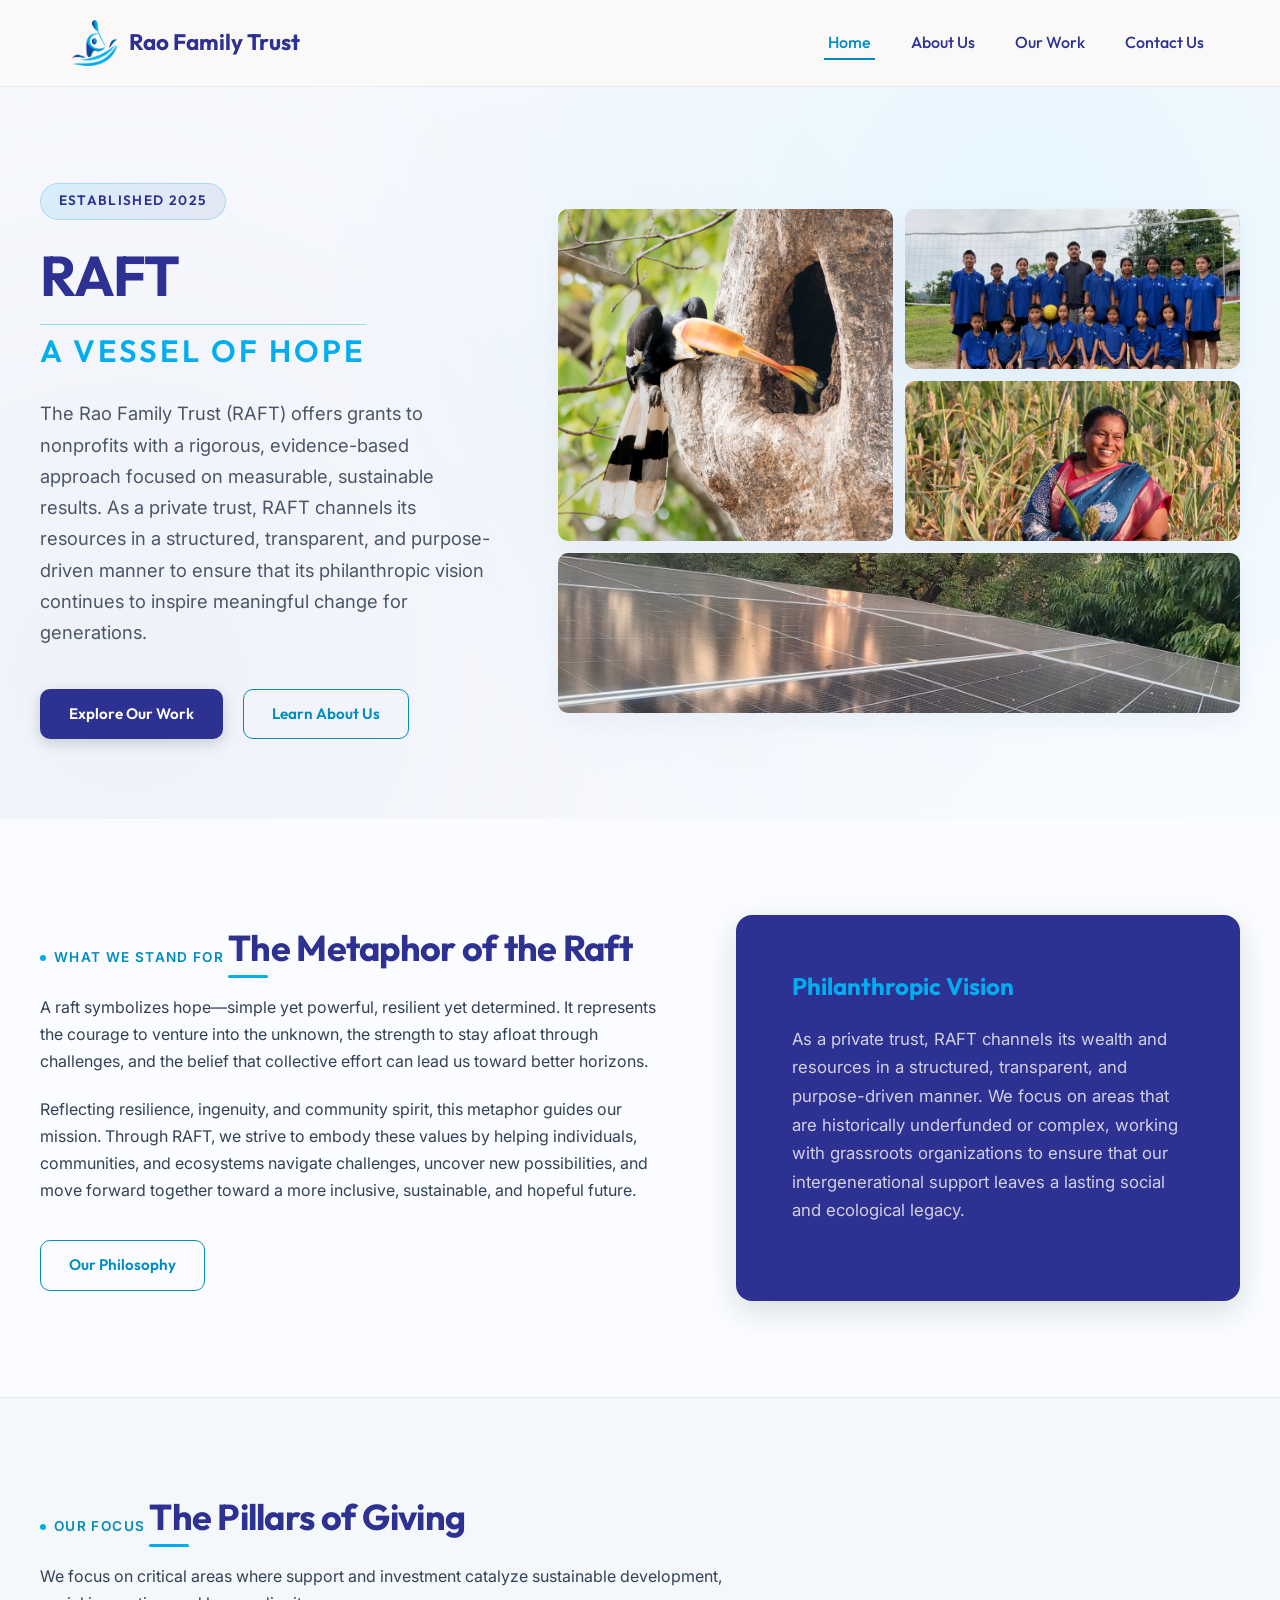
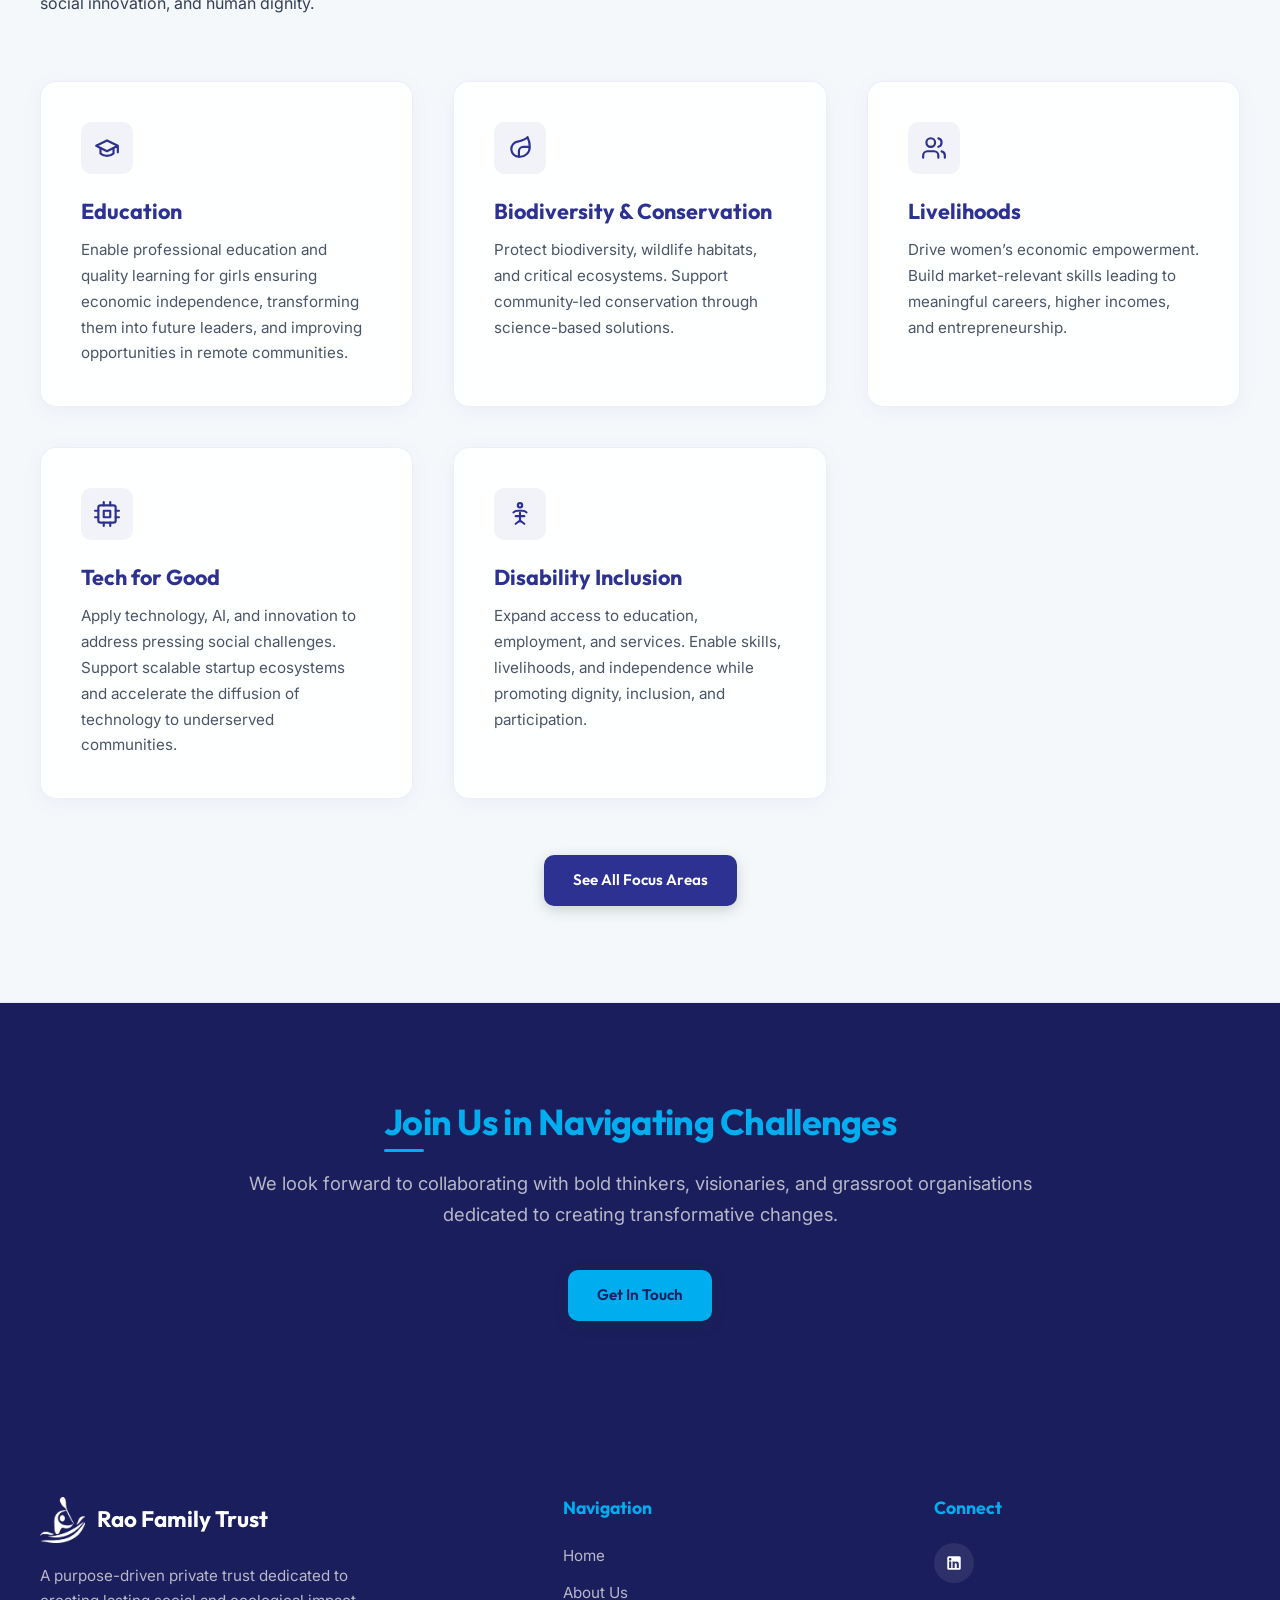
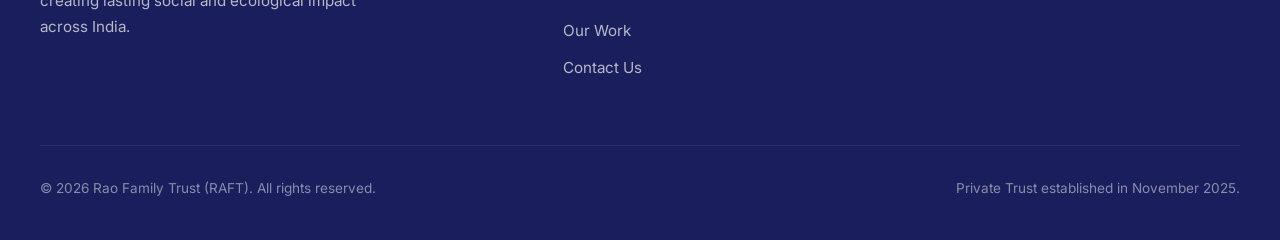
==== commit 2f28211b: "Restore transparent emblem logo mark with crisp typography across header and footer" ====
--- a/index.html
+++ b/index.html
@@ -57,7 +57,8 @@
   <header>
     <div class="nav-container">
       <a href="index.html" class="logo">
-        <img src="/images/logo.png" alt="Rao Family Trust Logo" class="logo-img">
+        <img src="/images/logo_icon.png" alt="Rao Family Trust Logo" class="logo-img">
+        <span>Rao Family Trust</span>
       </a>
       
       <button class="mobile-toggle" aria-label="Toggle Menu">
@@ -249,7 +250,8 @@
     <div class="footer-container">
       <div class="footer-about">
         <a href="index.html" class="logo" style="color: var(--color-white);">
-          <img src="/images/logo_white.png" alt="Rao Family Trust Logo" class="logo-img">
+          <img src="/images/logo_white_icon.png" alt="Rao Family Trust Logo" class="logo-img">
+          <span style="color: var(--color-white);">Rao Family Trust</span>
         </a>
         <p>A purpose-driven private trust dedicated to creating lasting social and ecological impact across India.</p>
       </div>
--- a/style_v2.css
+++ b/style_v2.css
@@ -471,13 +471,17 @@
 }
 
 /* External Link Icon Indicator */
+svg.external-link-icon,
 .external-link-icon {
-  width: 14px;
-  height: 14px;
+  width: 14px !important;
+  height: 14px !important;
+  max-width: 14px !important;
+  max-height: 14px !important;
+  flex-shrink: 0 !important;
   display: inline-block;
   vertical-align: middle;
   margin-left: 4px;
-  opacity: 0.8;
+  opacity: 0.85;
   transition: var(--transition-fast);
 }
 
--- a/style_v2.css
+++ b/style_v2.css
@@ -471,13 +471,17 @@
 }
 
 /* External Link Icon Indicator */
+svg.external-link-icon,
 .external-link-icon {
-  width: 14px;
-  height: 14px;
+  width: 14px !important;
+  height: 14px !important;
+  max-width: 14px !important;
+  max-height: 14px !important;
+  flex-shrink: 0 !important;
   display: inline-block;
   vertical-align: middle;
   margin-left: 4px;
-  opacity: 0.8;
+  opacity: 0.85;
   transition: var(--transition-fast);
 }
 
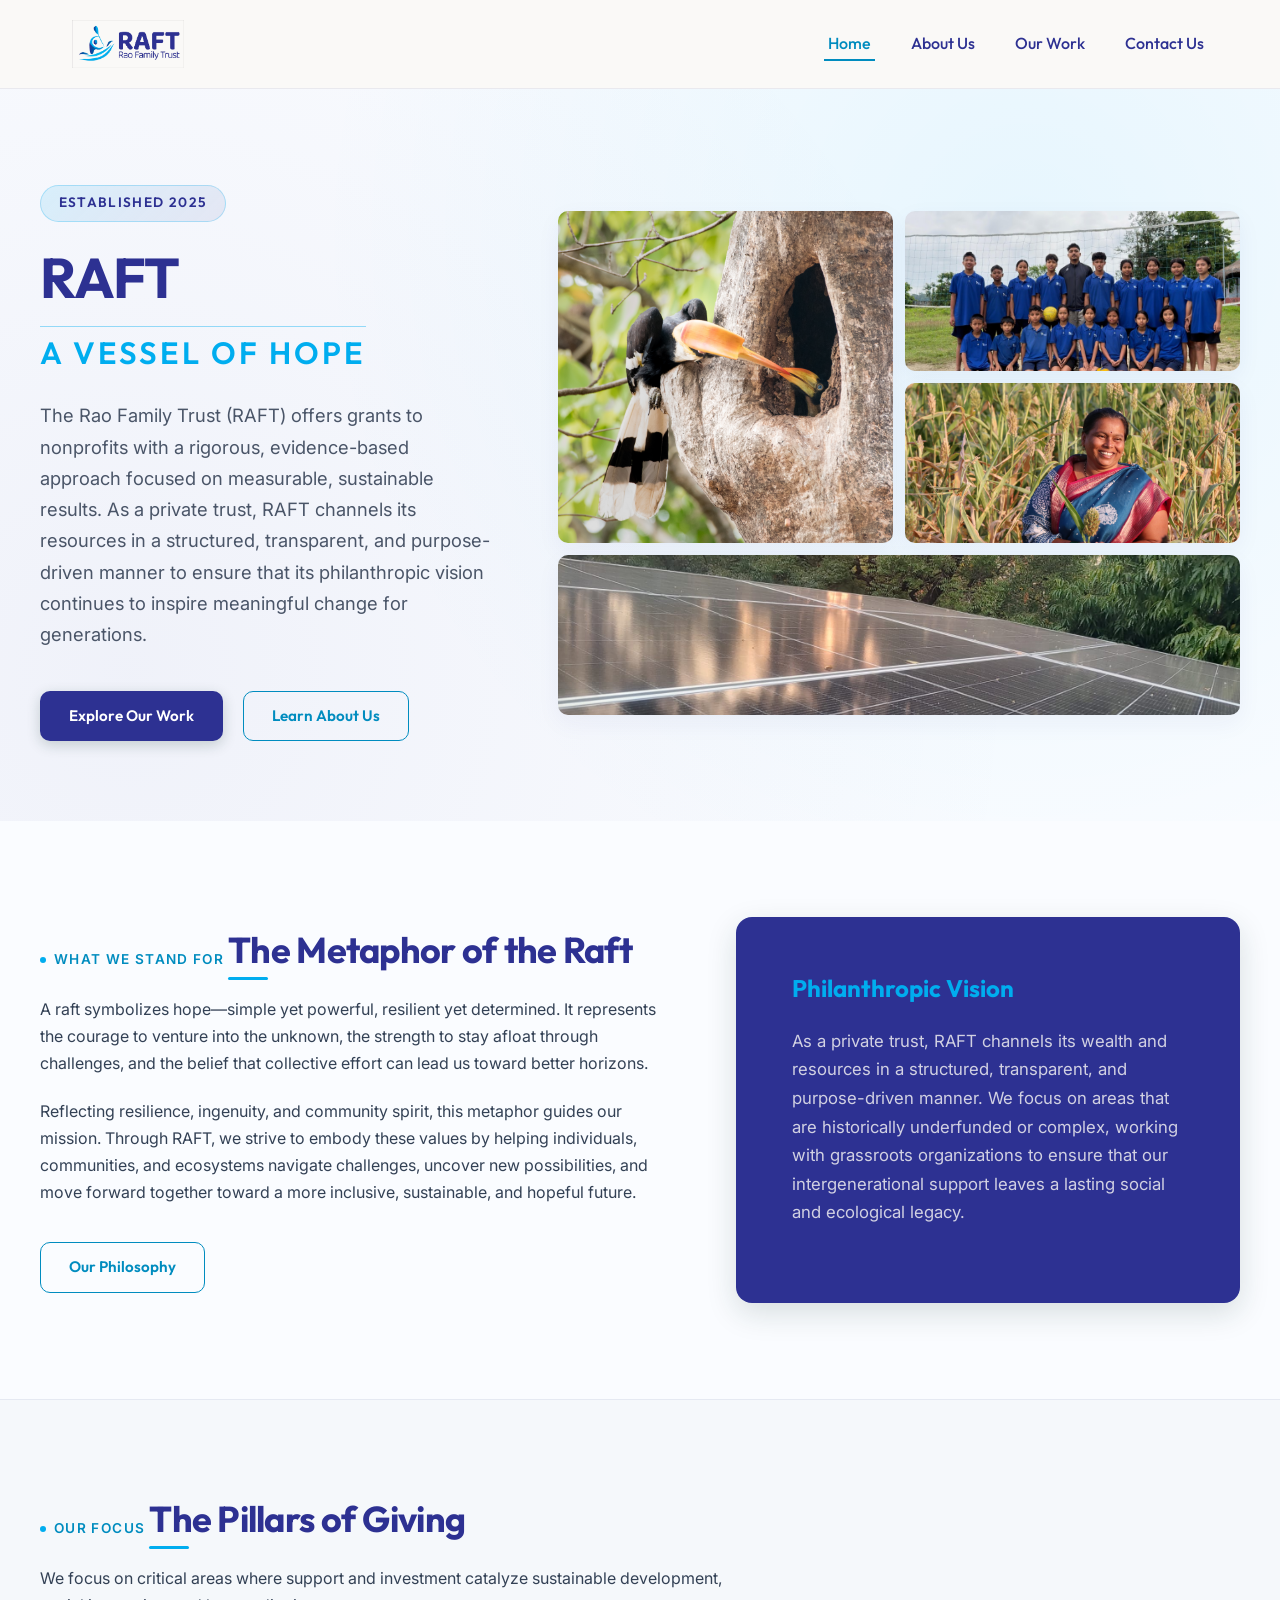
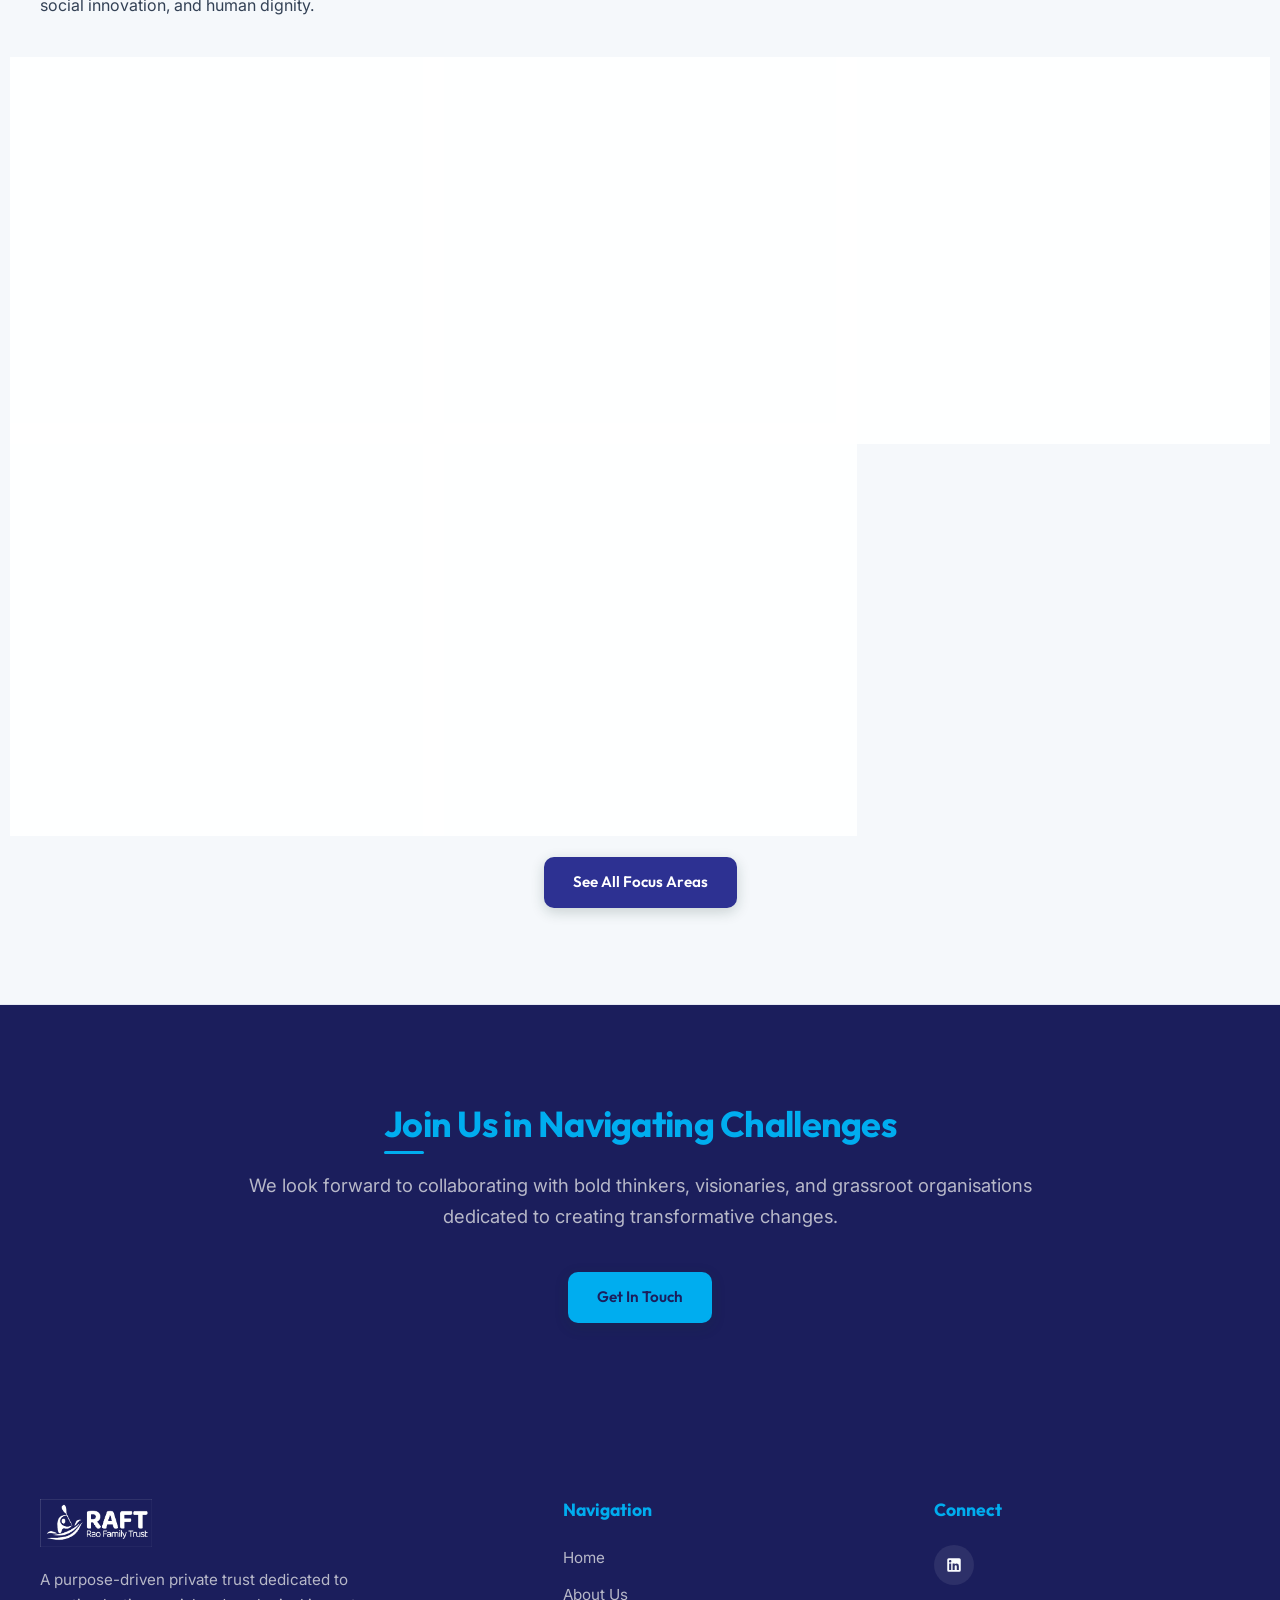
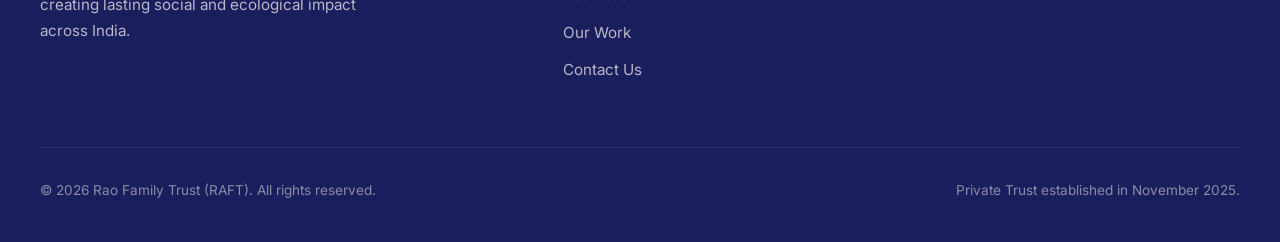
==== commit 9a851c44: "Restore full original logo image (raft emblem + RAFT Rao Family Trust) without outline border box" ====
--- a/index.html
+++ b/index.html
@@ -57,8 +57,7 @@
   <header>
     <div class="nav-container">
       <a href="index.html" class="logo">
-        <img src="/images/logo_icon.png" alt="Rao Family Trust Logo" class="logo-img">
-        <span>Rao Family Trust</span>
+        <img src="/images/logo.png" alt="Rao Family Trust Logo" class="logo-img">
       </a>
       
       <button class="mobile-toggle" aria-label="Toggle Menu">
@@ -250,8 +249,7 @@
     <div class="footer-container">
       <div class="footer-about">
         <a href="index.html" class="logo" style="color: var(--color-white);">
-          <img src="/images/logo_white_icon.png" alt="Rao Family Trust Logo" class="logo-img">
-          <span style="color: var(--color-white);">Rao Family Trust</span>
+          <img src="/images/logo_white.png" alt="Rao Family Trust Logo" class="logo-img">
         </a>
         <p>A purpose-driven private trust dedicated to creating lasting social and ecological impact across India.</p>
       </div>
--- a/style_v2.css
+++ b/style_v2.css
@@ -182,7 +182,7 @@
 }
 
 .logo-img {
-  height: 46px;
+  height: 48px;
   width: auto;
   object-fit: contain;
   transition: var(--transition-smooth);
--- a/style_v2.css
+++ b/style_v2.css
@@ -182,7 +182,7 @@
 }
 
 .logo-img {
-  height: 46px;
+  height: 48px;
   width: auto;
   object-fit: contain;
   transition: var(--transition-smooth);
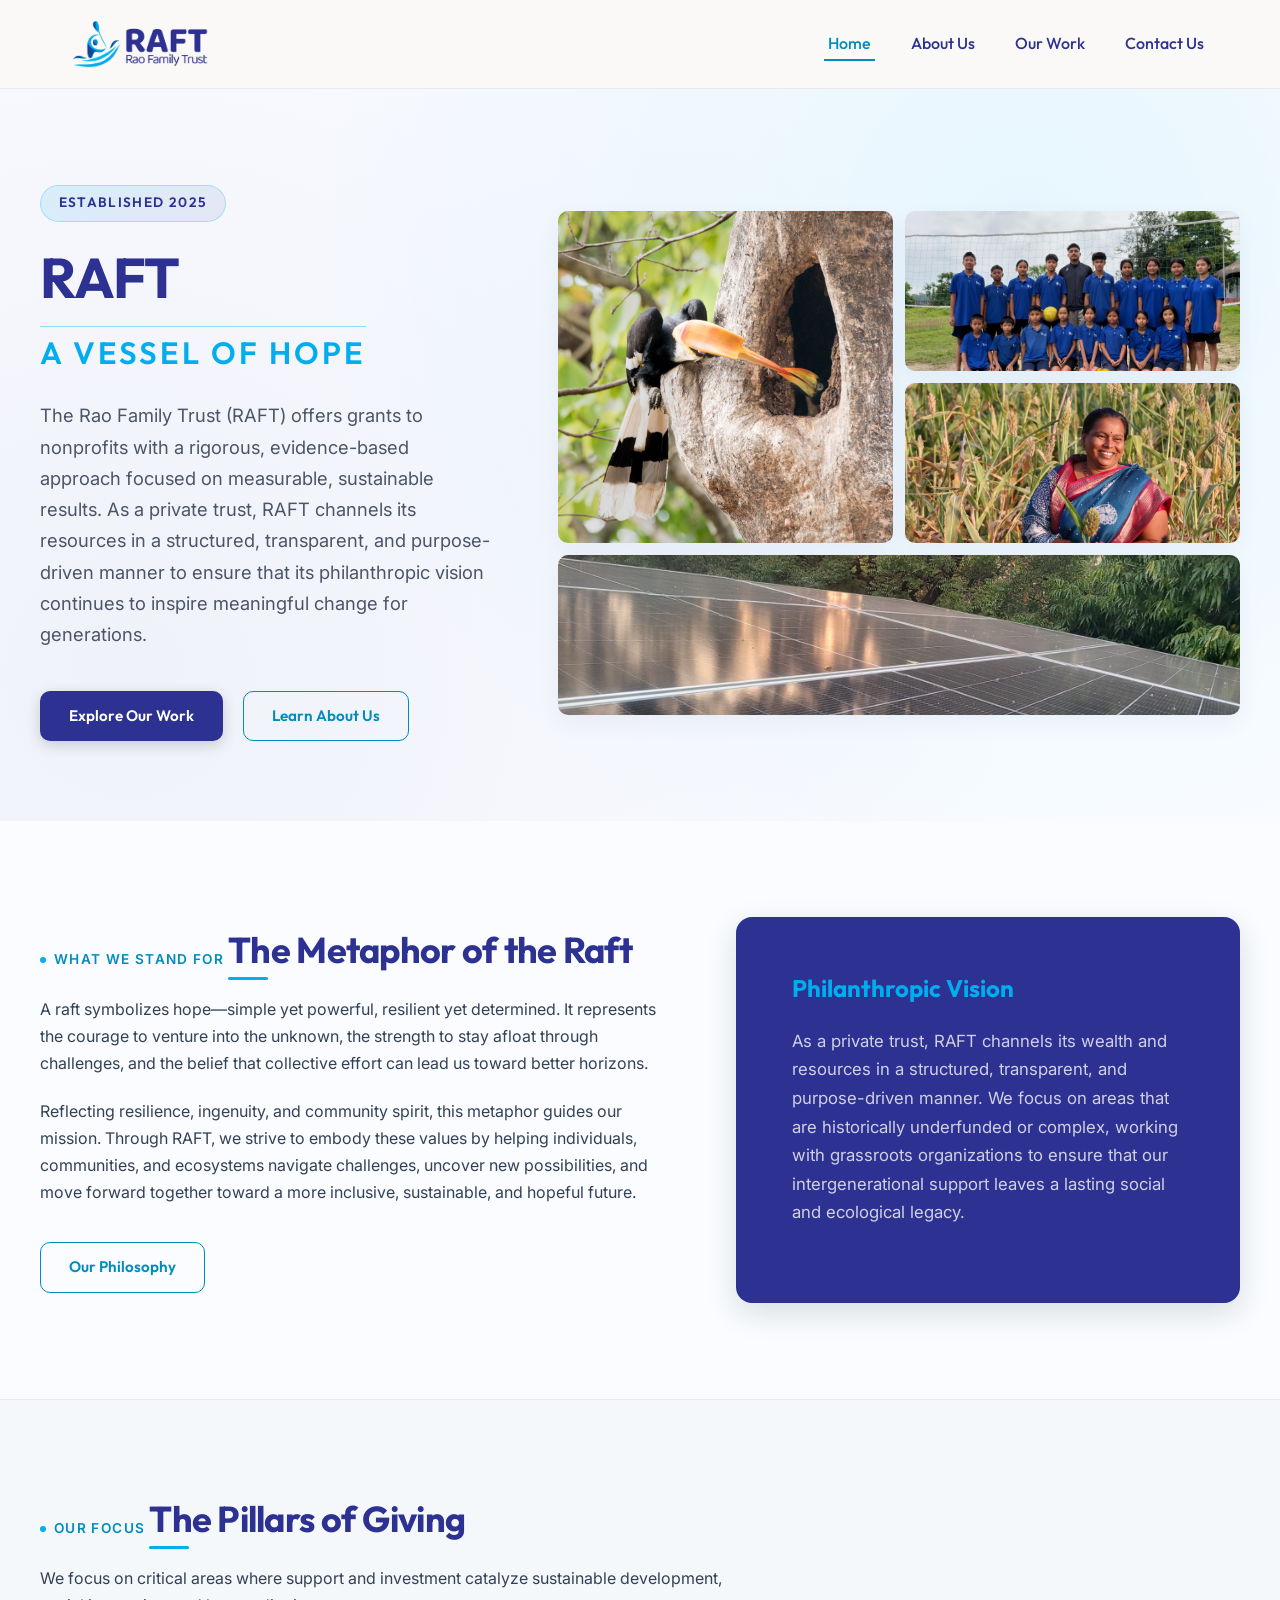
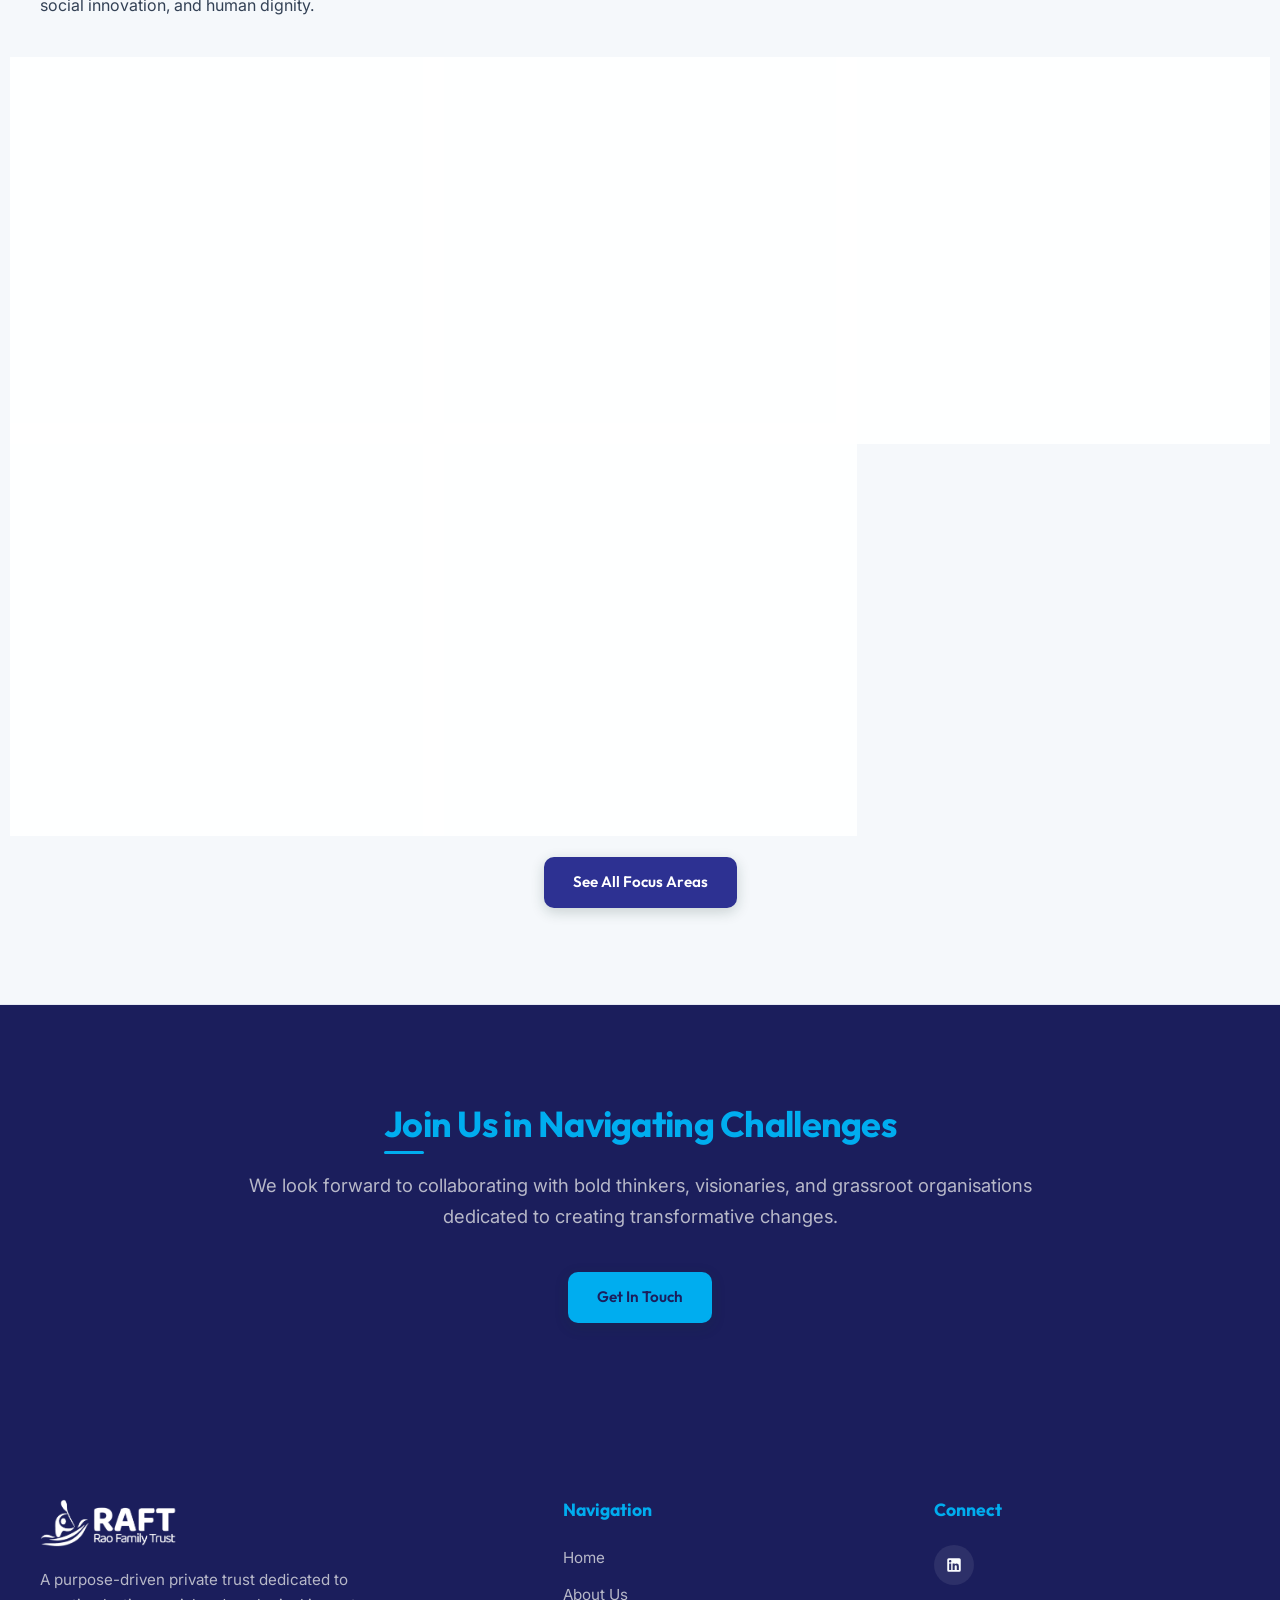
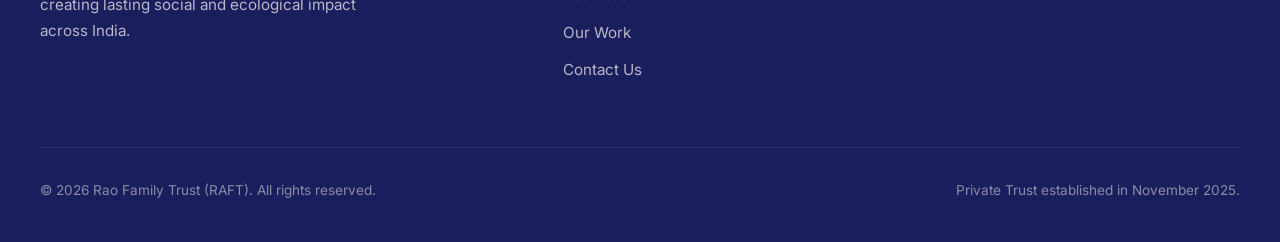
==== commit 0459c562: "Update logo to logo_v2.png with full un-truncated text and transparent background" ====
--- a/index.html
+++ b/index.html
@@ -57,7 +57,7 @@
   <header>
     <div class="nav-container">
       <a href="index.html" class="logo">
-        <img src="/images/logo.png" alt="Rao Family Trust Logo" class="logo-img">
+        <img src="/images/logo_v2.png" alt="Rao Family Trust Logo" class="logo-img">
       </a>
       
       <button class="mobile-toggle" aria-label="Toggle Menu">
@@ -249,7 +249,7 @@
     <div class="footer-container">
       <div class="footer-about">
         <a href="index.html" class="logo" style="color: var(--color-white);">
-          <img src="/images/logo_white.png" alt="Rao Family Trust Logo" class="logo-img">
+          <img src="/images/logo_white_v2.png" alt="Rao Family Trust Logo" class="logo-img">
         </a>
         <p>A purpose-driven private trust dedicated to creating lasting social and ecological impact across India.</p>
       </div>
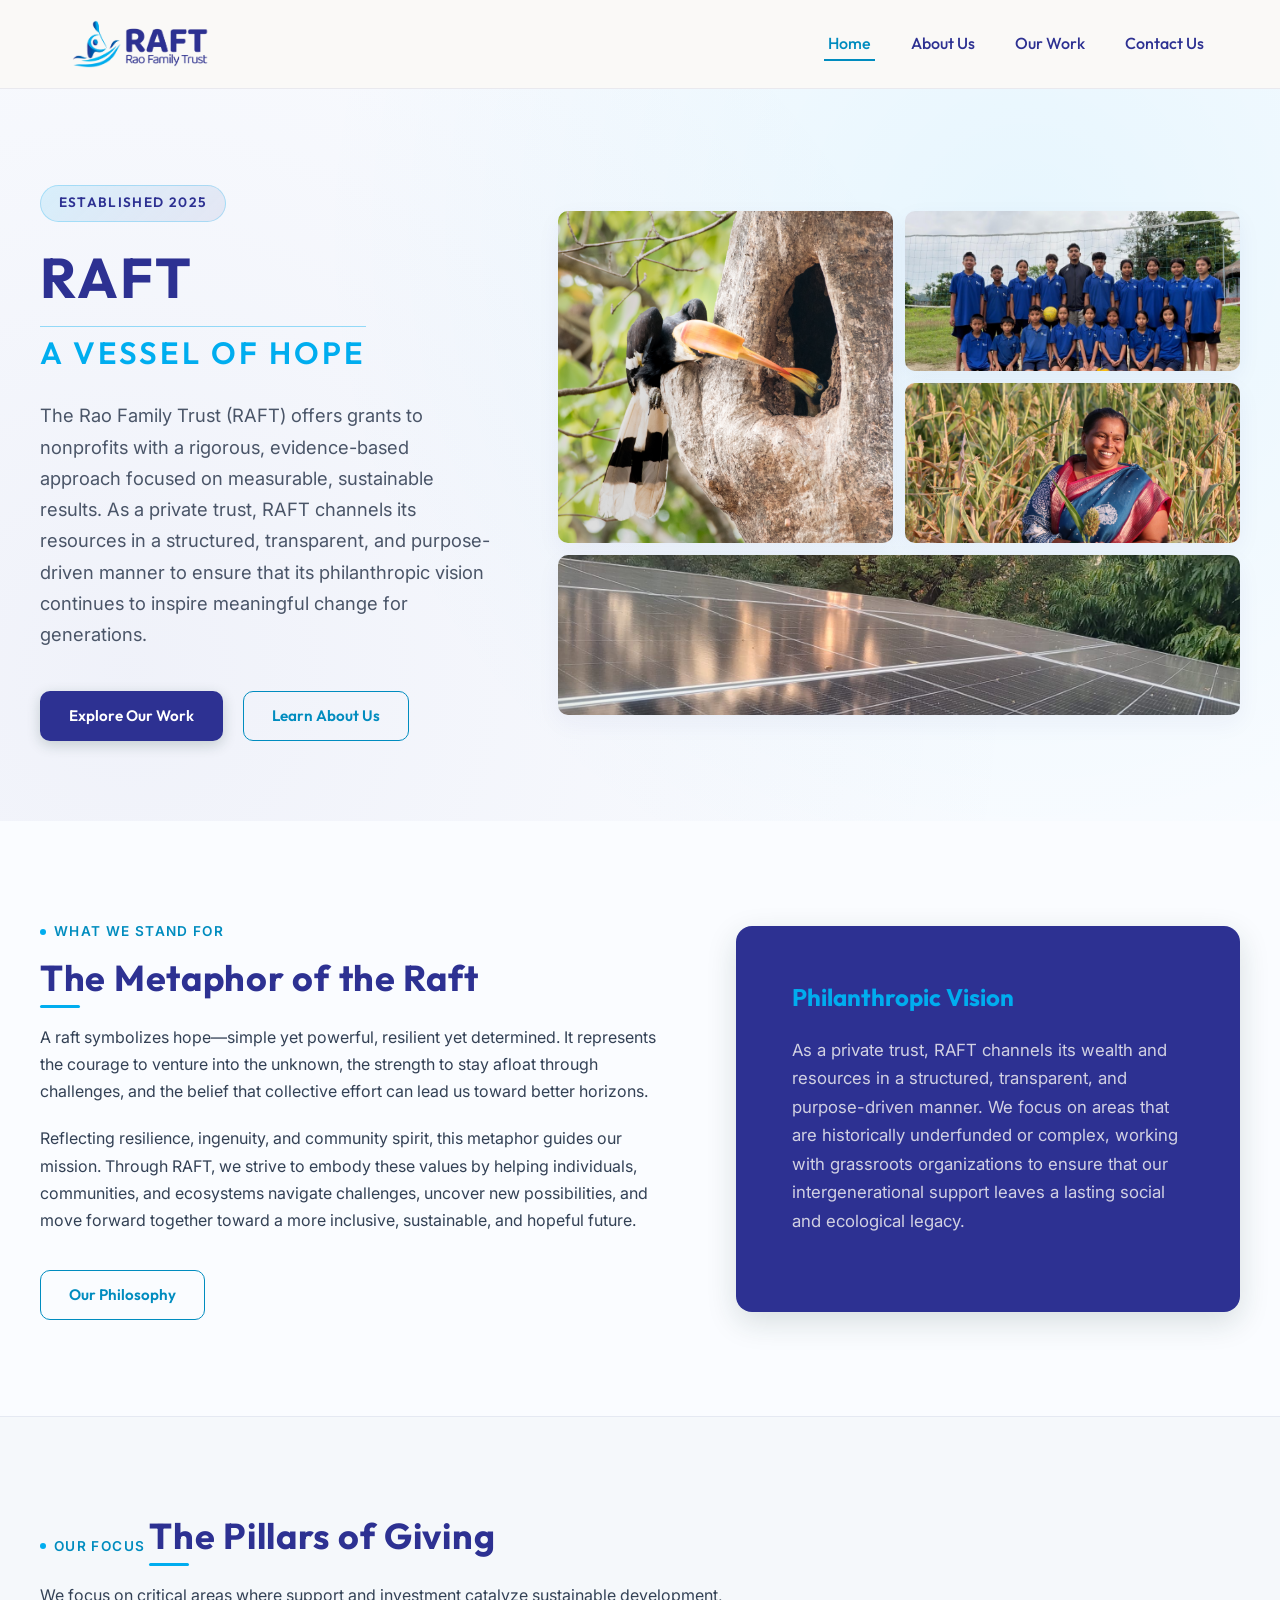
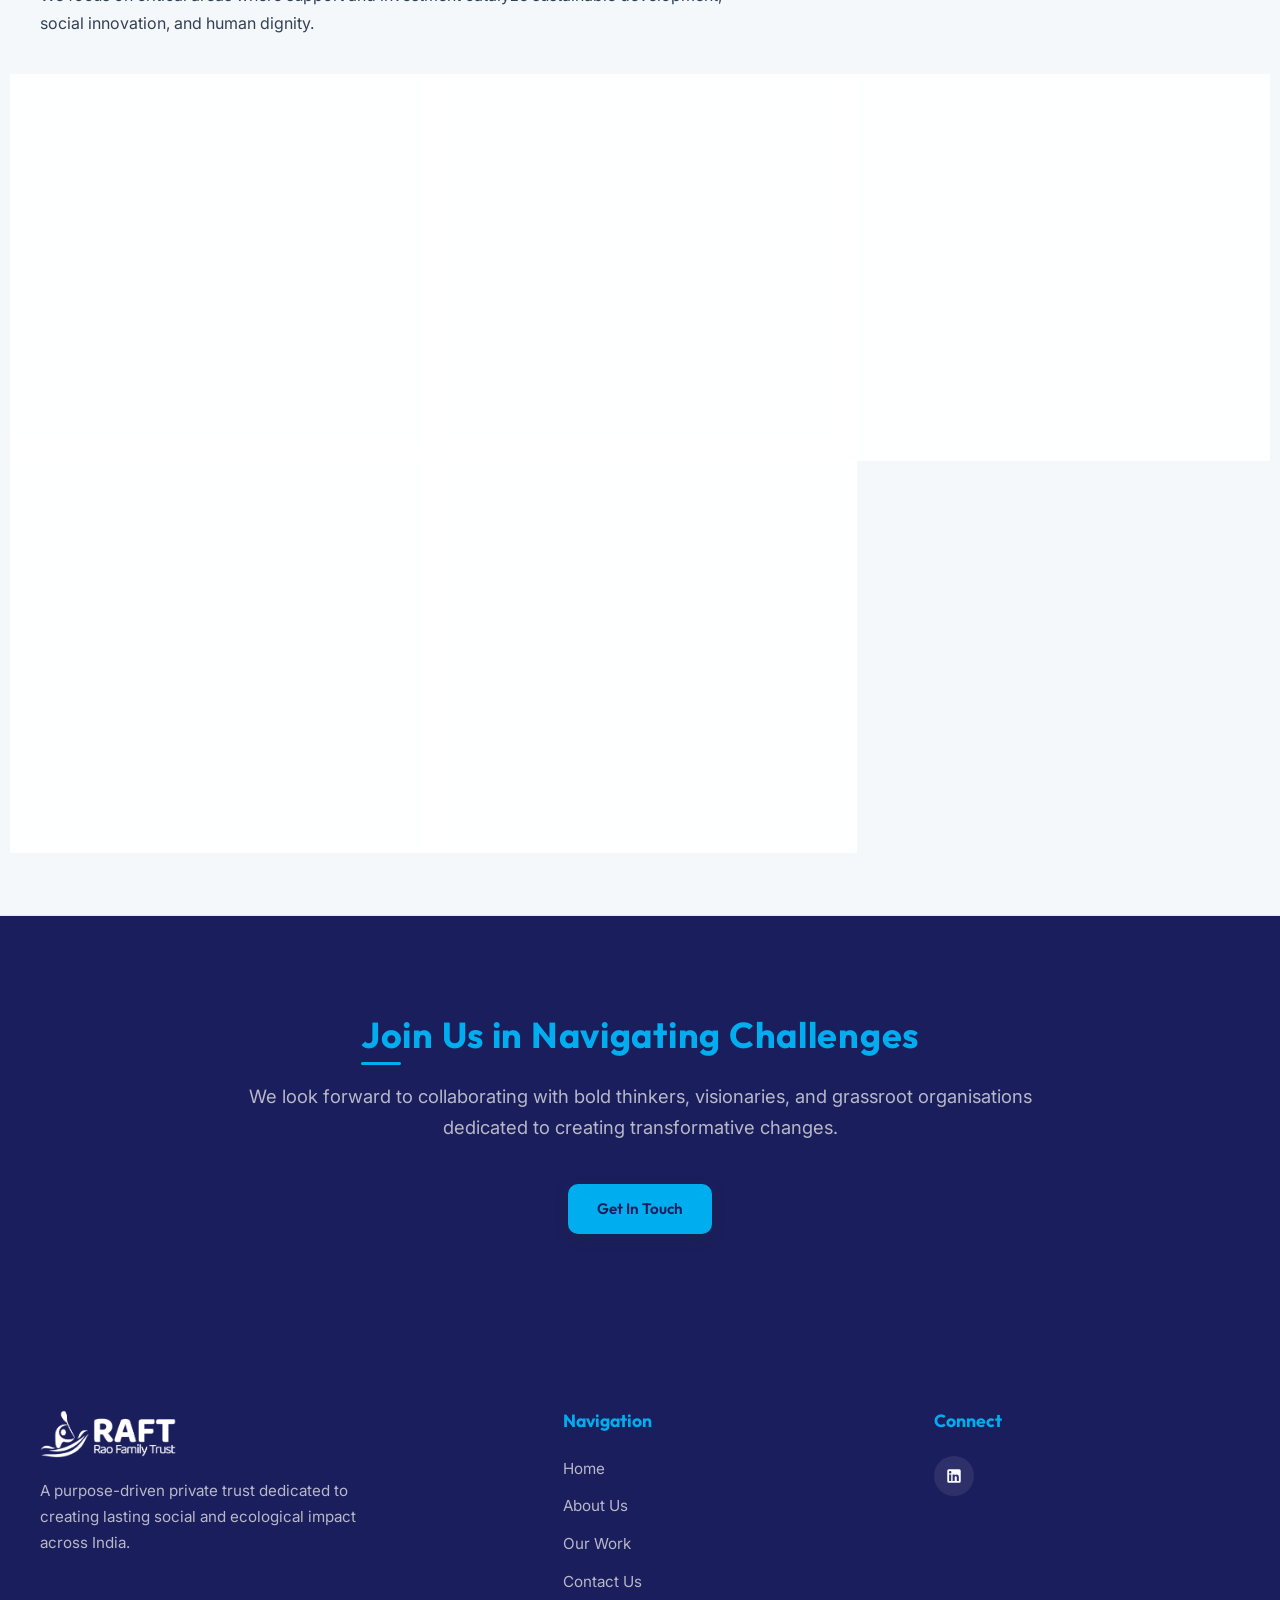
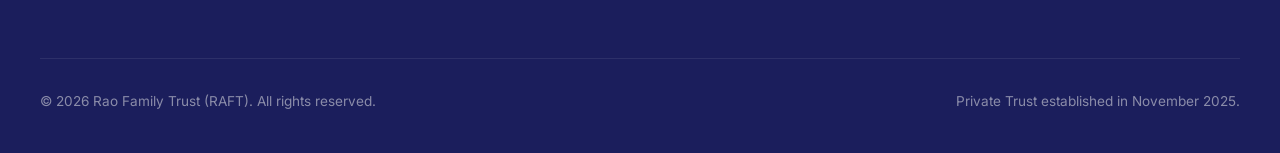
==== commit f0de2347: "Rename Fields of Work to Our Focus Areas, add Gokhale Expected Impact, add project CTA on work page," ====
--- a/index.html
+++ b/index.html
@@ -223,9 +223,7 @@
 
       </div>
 
-      <div style="text-align: center; margin-top: 3.5rem;" class="reveal">
-        <a href="work.html" class="btn btn-primary">See All Focus Areas</a>
-      </div>
+
     </div>
   </section>
 
--- a/style_v2.css
+++ b/style_v2.css
@@ -65,12 +65,12 @@
 
 h1 {
   font-size: 3.25rem;
-  letter-spacing: -0.025em;
+  letter-spacing: 0.04em;
 }
 
 h2 {
   font-size: 2.25rem;
-  letter-spacing: -0.02em;
+  letter-spacing: 0.02em;
   margin-bottom: 1.5rem;
   position: relative;
   display: inline-block;
--- a/style_v2.css
+++ b/style_v2.css
@@ -65,12 +65,12 @@
 
 h1 {
   font-size: 3.25rem;
-  letter-spacing: -0.025em;
+  letter-spacing: 0.04em;
 }
 
 h2 {
   font-size: 2.25rem;
-  letter-spacing: -0.02em;
+  letter-spacing: 0.02em;
   margin-bottom: 1.5rem;
   position: relative;
   display: inline-block;
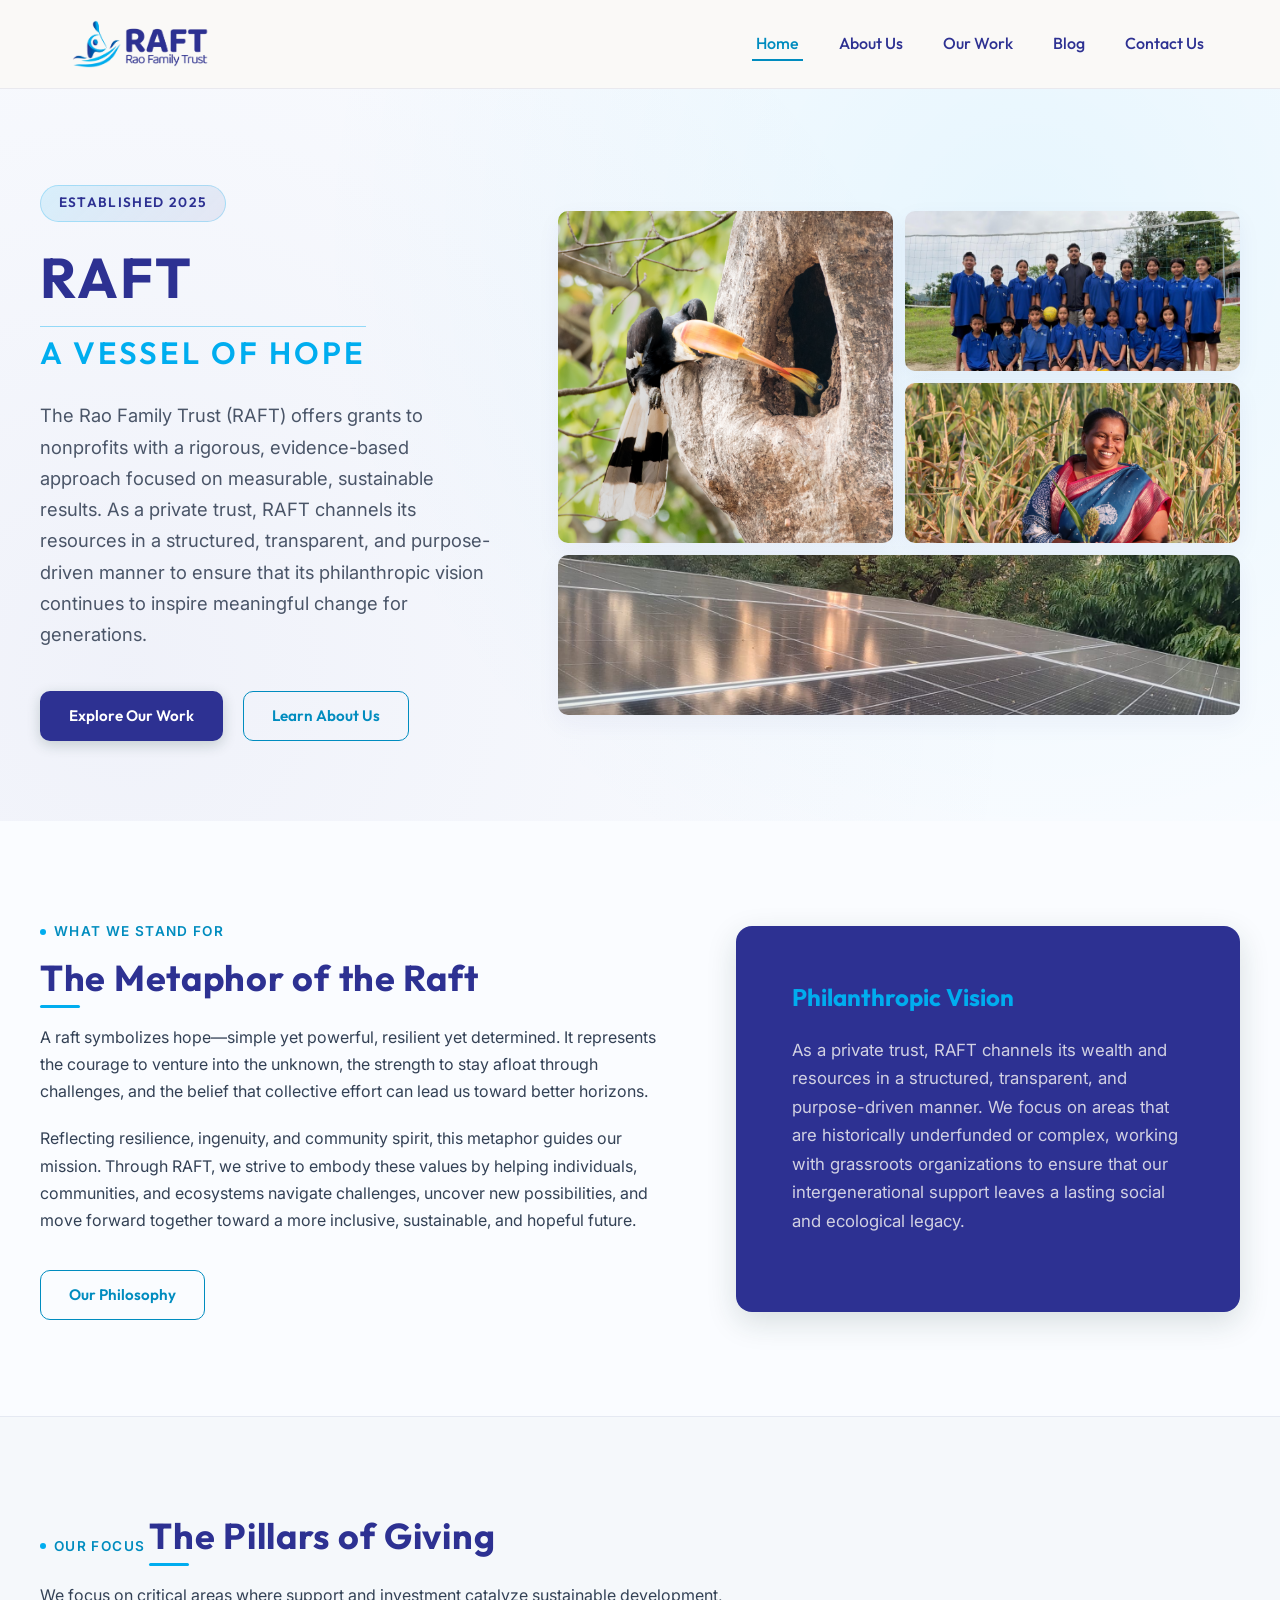
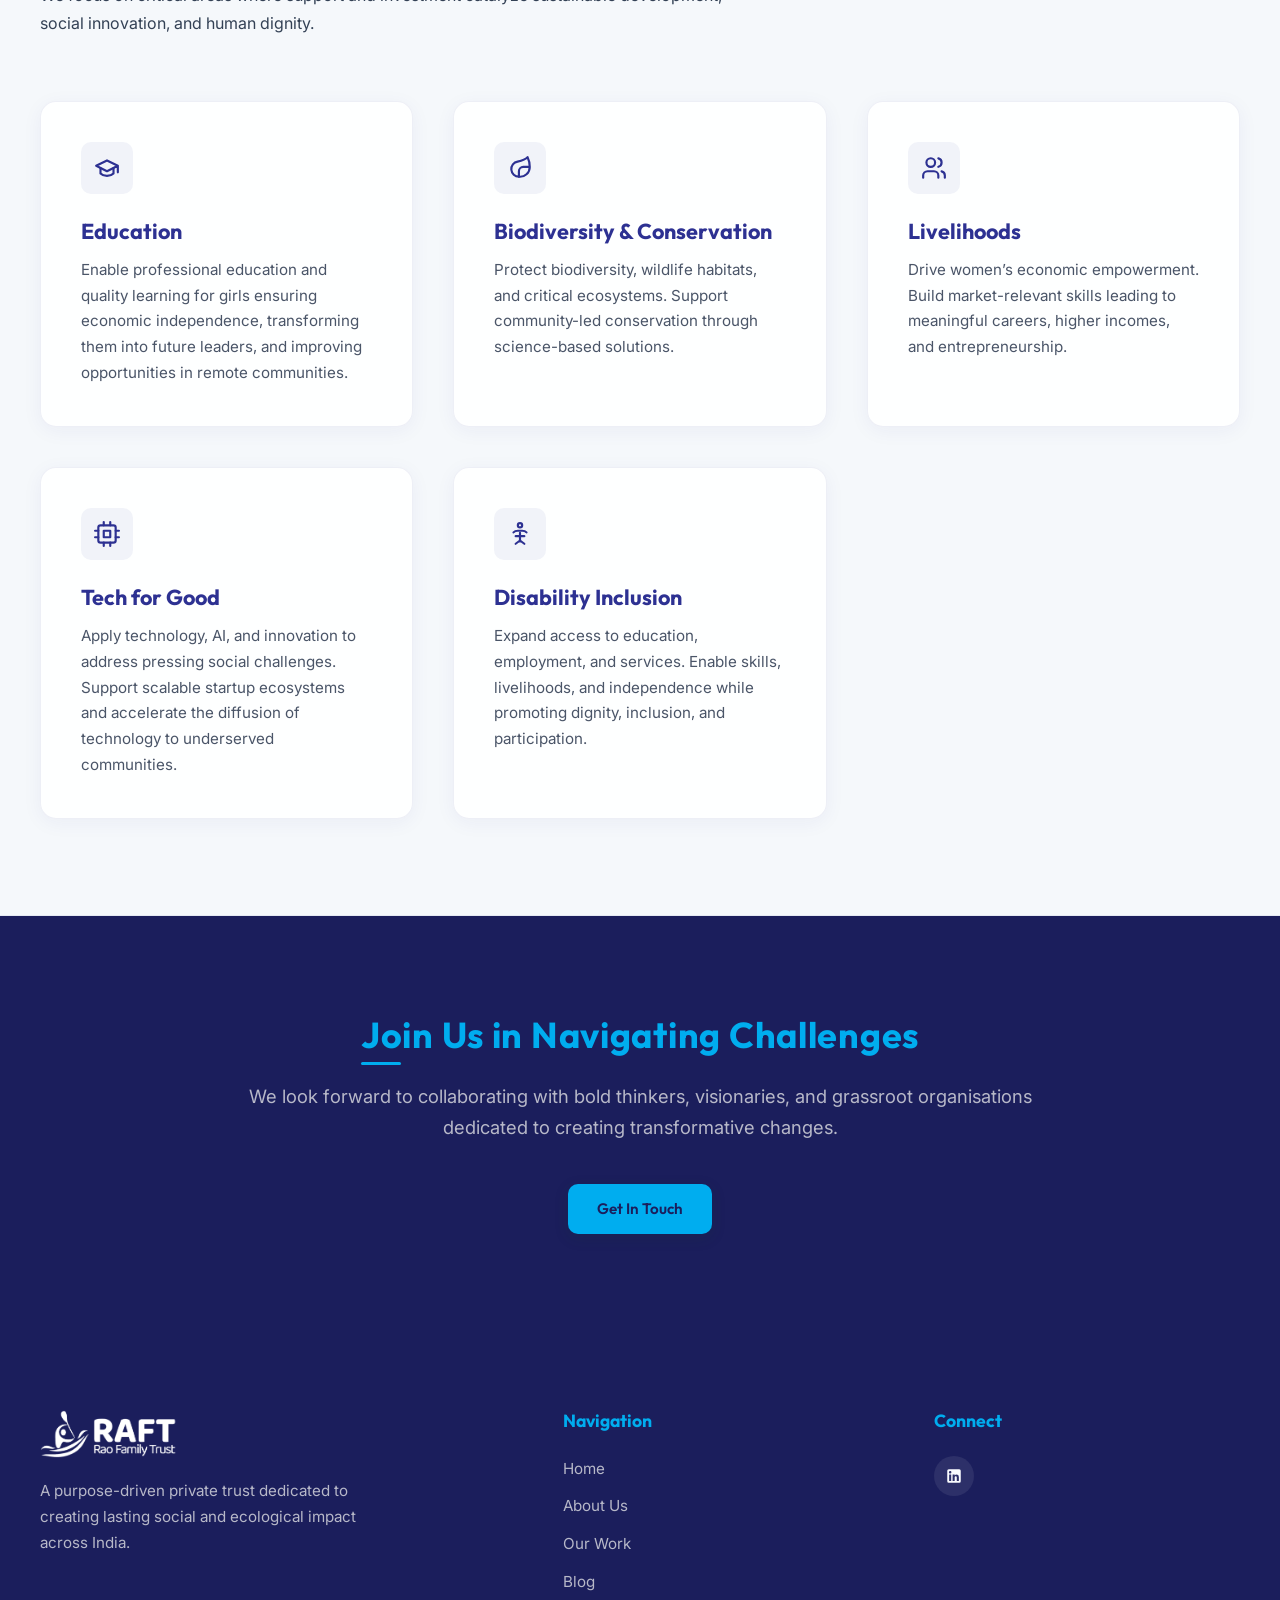
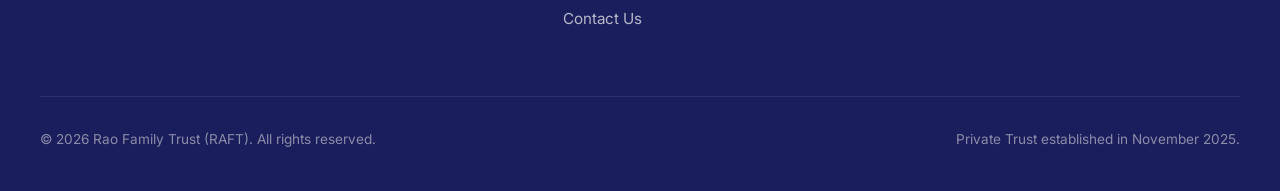
==== commit 236652d8: "Add blog section: listing page, first blog post, and 4 compressed images - New blog.html listing pag" ====
--- a/index.html
+++ b/index.html
@@ -70,6 +70,7 @@
         <li><a href="index.html" class="nav-link">Home</a></li>
         <li><a href="about.html" class="nav-link">About Us</a></li>
         <li><a href="work.html" class="nav-link">Our Work</a></li>
+        <li><a href="blog.html" class="nav-link">Blog</a></li>
         <li><a href="contact.html" class="nav-link">Contact Us</a></li>
       </ul>
     </div>
@@ -258,6 +259,7 @@
           <li><a href="index.html">Home</a></li>
           <li><a href="about.html">About Us</a></li>
           <li><a href="work.html">Our Work</a></li>
+          <li><a href="blog.html">Blog</a></li>
           <li><a href="contact.html">Contact Us</a></li>
         </ul>
       </div>
--- a/style_v2.css
+++ b/style_v2.css
@@ -1184,3 +1184,580 @@
   }
 }
 
+/* ===================================
+   BLOG SECTION STYLES
+   =================================== */
+
+/* Blog Listing Hero Banner */
+.blog-hero-banner {
+  background: linear-gradient(135deg, var(--color-primary-dark) 0%, var(--color-primary) 50%, var(--color-primary-light) 100%);
+  padding: 7rem 2rem 5rem;
+  text-align: center;
+  position: relative;
+  overflow: hidden;
+}
+
+.blog-hero-banner::before {
+  content: '';
+  position: absolute;
+  top: 0;
+  left: 0;
+  width: 100%;
+  height: 100%;
+  background: radial-gradient(circle at 30% 80%, rgba(0, 173, 239, 0.15) 0%, transparent 60%),
+              radial-gradient(circle at 80% 20%, rgba(255, 255, 255, 0.05) 0%, transparent 50%);
+  pointer-events: none;
+}
+
+.blog-hero-banner-content {
+  position: relative;
+  z-index: 2;
+  max-width: 700px;
+  margin: 0 auto;
+}
+
+.blog-hero-banner .section-subtitle {
+  color: var(--color-secondary);
+}
+
+.blog-hero-banner .section-subtitle::before {
+  background-color: var(--color-secondary);
+}
+
+.blog-hero-banner h1 {
+  color: var(--color-white);
+  font-size: 3rem;
+  margin-bottom: 1.25rem;
+}
+
+.blog-hero-banner h1::after {
+  display: none;
+}
+
+.blog-hero-banner p {
+  color: rgba(250, 249, 246, 0.75);
+  font-size: 1.15rem;
+  max-width: 550px;
+  margin: 0 auto;
+}
+
+/* Blog Listing Card Grid */
+.blog-listing-grid {
+  display: grid;
+  grid-template-columns: repeat(auto-fill, minmax(380px, 1fr));
+  gap: 2.5rem;
+}
+
+.blog-card {
+  background-color: var(--color-white);
+  border: 1px solid var(--color-border);
+  border-radius: var(--border-radius-lg);
+  overflow: hidden;
+  box-shadow: 0 4px 20px var(--color-shadow);
+  transition: var(--transition-smooth);
+  display: flex;
+  flex-direction: column;
+}
+
+.blog-card:hover {
+  transform: translateY(-6px);
+  box-shadow: 0 12px 40px rgba(45, 49, 146, 0.12);
+}
+
+.blog-card-image-link {
+  display: block;
+  text-decoration: none;
+}
+
+.blog-card-image {
+  position: relative;
+  width: 100%;
+  height: 260px;
+  overflow: hidden;
+}
+
+.blog-card-image img {
+  width: 100%;
+  height: 100%;
+  object-fit: cover;
+  transition: transform 0.6s ease;
+}
+
+.blog-card:hover .blog-card-image img {
+  transform: scale(1.05);
+}
+
+.blog-card-badge {
+  position: absolute;
+  top: 1rem;
+  left: 1rem;
+  background: var(--color-secondary);
+  color: var(--color-primary-dark);
+  font-family: var(--font-heading);
+  font-weight: 600;
+  font-size: 0.75rem;
+  letter-spacing: 0.05em;
+  text-transform: uppercase;
+  padding: 0.35rem 0.85rem;
+  border-radius: 50px;
+  box-shadow: 0 2px 10px rgba(0, 173, 239, 0.3);
+}
+
+.blog-card-body {
+  padding: 2rem 2rem 2.25rem;
+  display: flex;
+  flex-direction: column;
+  flex-grow: 1;
+}
+
+.blog-card-meta {
+  display: flex;
+  align-items: center;
+  gap: 1.25rem;
+  margin-bottom: 1rem;
+  flex-wrap: wrap;
+}
+
+.blog-card-date,
+.blog-card-author {
+  display: inline-flex;
+  align-items: center;
+  gap: 0.4rem;
+  font-size: 0.82rem;
+  color: var(--color-text-muted);
+  font-weight: 500;
+}
+
+.blog-card-date svg,
+.blog-card-author svg {
+  color: var(--color-secondary-dark);
+  flex-shrink: 0;
+}
+
+.blog-card-body h2 {
+  font-size: 1.5rem;
+  margin-bottom: 0.85rem;
+  line-height: 1.3;
+}
+
+.blog-card-body h2::after {
+  display: none;
+}
+
+.blog-card-body h2 a {
+  color: var(--color-primary);
+  text-decoration: none;
+  transition: var(--transition-fast);
+}
+
+.blog-card-body h2 a:hover {
+  color: var(--color-secondary-dark);
+}
+
+.blog-card-excerpt {
+  color: var(--color-text-muted);
+  font-size: 0.95rem;
+  line-height: 1.65;
+  margin-bottom: 1.5rem;
+  flex-grow: 1;
+  display: -webkit-box;
+  -webkit-line-clamp: 4;
+  -webkit-box-orient: vertical;
+  overflow: hidden;
+}
+
+.blog-card-read-more {
+  display: inline-flex;
+  align-items: center;
+  gap: 0.5rem;
+  font-family: var(--font-heading);
+  font-weight: 600;
+  font-size: 0.9rem;
+  color: var(--color-primary);
+  text-decoration: none;
+  transition: var(--transition-fast);
+}
+
+.blog-card-read-more svg {
+  transition: transform 0.3s ease;
+}
+
+.blog-card-read-more:hover {
+  color: var(--color-secondary-dark);
+}
+
+.blog-card-read-more:hover svg {
+  transform: translateX(4px);
+}
+
+/* Featured Blog Card (wider) */
+.blog-card-featured {
+  grid-column: 1 / -1;
+  display: grid;
+  grid-template-columns: 1.2fr 1fr;
+}
+
+.blog-card-featured .blog-card-image {
+  height: 100%;
+  min-height: 340px;
+}
+
+.blog-card-featured .blog-card-body {
+  padding: 2.5rem;
+  justify-content: center;
+}
+
+.blog-card-featured .blog-card-body h2 {
+  font-size: 1.85rem;
+}
+
+.blog-card-featured .blog-card-excerpt {
+  -webkit-line-clamp: 5;
+}
+
+/* ===================================
+   BLOG POST (Article) STYLES
+   =================================== */
+
+/* Post Hero */
+.blog-post-hero {
+  position: relative;
+  width: 100%;
+  height: 520px;
+  overflow: hidden;
+}
+
+.blog-post-hero img {
+  width: 100%;
+  height: 100%;
+  object-fit: cover;
+  object-position: center 30%;
+}
+
+.blog-post-hero-overlay {
+  position: absolute;
+  bottom: 0;
+  left: 0;
+  width: 100%;
+  background: linear-gradient(to top, rgba(27, 30, 92, 0.92) 0%, rgba(27, 30, 92, 0.6) 50%, transparent 100%);
+  padding: 4rem 2rem 3rem;
+}
+
+.blog-post-hero-content {
+  max-width: 800px;
+  margin: 0 auto;
+}
+
+.blog-back-link {
+  display: inline-flex;
+  align-items: center;
+  gap: 0.4rem;
+  color: rgba(255, 255, 255, 0.7);
+  font-family: var(--font-heading);
+  font-weight: 500;
+  font-size: 0.85rem;
+  text-decoration: none;
+  margin-bottom: 1.25rem;
+  transition: var(--transition-fast);
+}
+
+.blog-back-link:hover {
+  color: var(--color-secondary);
+}
+
+.blog-post-hero h1 {
+  color: var(--color-white);
+  font-size: 2.75rem;
+  margin-bottom: 1.25rem;
+  line-height: 1.2;
+}
+
+.blog-post-hero h1::after {
+  display: none;
+}
+
+.blog-post-meta {
+  display: flex;
+  align-items: center;
+  gap: 0.5rem;
+  flex-wrap: wrap;
+}
+
+.blog-post-meta-item {
+  display: inline-flex;
+  align-items: center;
+  gap: 0.35rem;
+  color: rgba(255, 255, 255, 0.75);
+  font-size: 0.88rem;
+  font-weight: 500;
+}
+
+.blog-post-meta-item svg {
+  color: var(--color-secondary);
+}
+
+.blog-post-meta-divider {
+  color: rgba(255, 255, 255, 0.35);
+  font-size: 1.1rem;
+  margin: 0 0.25rem;
+}
+
+/* Article Body */
+.blog-article {
+  padding: 5rem 2rem;
+}
+
+.blog-article-container {
+  max-width: 740px;
+  margin: 0 auto;
+}
+
+.blog-lead {
+  font-size: 1.25rem;
+  line-height: 1.75;
+  color: var(--color-text-dark);
+  font-weight: 400;
+  border-left: 3px solid var(--color-secondary);
+  padding-left: 1.5rem;
+  margin-bottom: 2.5rem;
+}
+
+.blog-article p {
+  font-size: 1.05rem;
+  line-height: 1.85;
+  color: #374151;
+  margin-bottom: 1.75rem;
+}
+
+.blog-article p a {
+  color: var(--color-primary);
+  text-decoration: underline;
+  text-decoration-color: rgba(45, 49, 146, 0.3);
+  text-underline-offset: 3px;
+  transition: var(--transition-fast);
+}
+
+.blog-article p a:hover {
+  color: var(--color-secondary-dark);
+  text-decoration-color: var(--color-secondary-dark);
+}
+
+/* Blog Figures / Images */
+.blog-figure {
+  margin: 3rem 0;
+  border-radius: var(--border-radius-lg);
+  overflow: hidden;
+  box-shadow: 0 8px 30px var(--color-shadow);
+}
+
+.blog-figure-wide {
+  margin-left: -3rem;
+  margin-right: -3rem;
+}
+
+.blog-figure img {
+  width: 100%;
+  height: auto;
+  display: block;
+  transition: transform 0.6s ease;
+}
+
+.blog-figure:hover img {
+  transform: scale(1.02);
+}
+
+.blog-figure figcaption {
+  background-color: var(--color-bg-main);
+  padding: 1rem 1.25rem;
+  font-size: 0.85rem;
+  color: var(--color-text-muted);
+  font-style: italic;
+  line-height: 1.5;
+  border-top: 1px solid var(--color-border);
+}
+
+/* Pull Quotes */
+.blog-pullquote {
+  margin: 3rem 0;
+  padding: 2.5rem 2rem 2.5rem 2.5rem;
+  border-left: 4px solid var(--color-secondary);
+  background: linear-gradient(135deg, rgba(0, 173, 239, 0.04) 0%, rgba(45, 49, 146, 0.03) 100%);
+  border-radius: 0 var(--border-radius-md) var(--border-radius-md) 0;
+  font-family: var(--font-heading);
+  font-size: 1.35rem;
+  font-weight: 500;
+  line-height: 1.55;
+  color: var(--color-primary);
+  font-style: italic;
+}
+
+/* Author Bio Card */
+.blog-author-card {
+  display: flex;
+  align-items: flex-start;
+  gap: 1.5rem;
+  margin-top: 4rem;
+  padding: 2.5rem;
+  background: linear-gradient(135deg, rgba(45, 49, 146, 0.04) 0%, rgba(0, 173, 239, 0.04) 100%);
+  border: 1px solid var(--color-border);
+  border-radius: var(--border-radius-lg);
+}
+
+.blog-author-avatar {
+  width: 56px;
+  height: 56px;
+  min-width: 56px;
+  border-radius: 50%;
+  background: linear-gradient(135deg, var(--color-primary) 0%, var(--color-primary-light) 100%);
+  color: var(--color-white);
+  display: flex;
+  align-items: center;
+  justify-content: center;
+  font-family: var(--font-heading);
+  font-weight: 700;
+  font-size: 1rem;
+  box-shadow: 0 3px 10px rgba(45, 49, 146, 0.2);
+}
+
+.blog-author-info h3 {
+  font-size: 1.1rem;
+  margin-bottom: 0.35rem;
+  color: var(--color-primary);
+}
+
+.blog-author-info p {
+  color: var(--color-text-muted);
+  font-size: 0.9rem;
+  line-height: 1.6;
+  margin-bottom: 0;
+}
+
+/* Post Bottom Navigation */
+.blog-post-nav {
+  display: flex;
+  justify-content: space-between;
+  align-items: center;
+  margin-top: 4rem;
+  padding-top: 2.5rem;
+  border-top: 1px solid var(--color-border);
+  gap: 1rem;
+  flex-wrap: wrap;
+}
+
+.blog-post-nav .btn {
+  display: inline-flex;
+  align-items: center;
+  gap: 0.5rem;
+}
+
+/* ===================================
+   BLOG RESPONSIVE
+   =================================== */
+
+@media (max-width: 1024px) {
+  .blog-figure-wide {
+    margin-left: -1.5rem;
+    margin-right: -1.5rem;
+  }
+}
+
+@media (max-width: 768px) {
+  .blog-hero-banner {
+    padding: 5rem 1.5rem 3.5rem;
+  }
+
+  .blog-hero-banner h1 {
+    font-size: 2.25rem;
+  }
+
+  .blog-listing-grid {
+    grid-template-columns: 1fr;
+  }
+
+  .blog-card-featured {
+    grid-template-columns: 1fr;
+  }
+
+  .blog-card-featured .blog-card-image {
+    min-height: 220px;
+    height: 220px;
+  }
+
+  .blog-card-featured .blog-card-body h2 {
+    font-size: 1.4rem;
+  }
+
+  .blog-post-hero {
+    height: 380px;
+  }
+
+  .blog-post-hero h1 {
+    font-size: 2rem;
+  }
+
+  .blog-post-hero-overlay {
+    padding: 3rem 1.5rem 2rem;
+  }
+
+  .blog-article {
+    padding: 3rem 1.5rem;
+  }
+
+  .blog-figure-wide {
+    margin-left: 0;
+    margin-right: 0;
+  }
+
+  .blog-pullquote {
+    font-size: 1.15rem;
+    padding: 1.75rem 1.25rem 1.75rem 1.5rem;
+    margin: 2rem 0;
+  }
+
+  .blog-author-card {
+    flex-direction: column;
+    align-items: center;
+    text-align: center;
+    padding: 2rem 1.5rem;
+  }
+
+  .blog-post-nav {
+    flex-direction: column;
+    align-items: stretch;
+  }
+
+  .blog-post-nav .btn {
+    justify-content: center;
+  }
+}
+
+@media (max-width: 480px) {
+  .blog-post-hero {
+    height: 300px;
+  }
+
+  .blog-post-hero h1 {
+    font-size: 1.65rem;
+  }
+
+  .blog-post-meta {
+    gap: 0.3rem;
+  }
+
+  .blog-post-meta-divider {
+    display: none;
+  }
+
+  .blog-post-meta-item {
+    font-size: 0.8rem;
+  }
+
+  .blog-card-image {
+    height: 200px;
+  }
+
+  .blog-lead {
+    font-size: 1.1rem;
+  }
+}
+
--- a/style_v2.css
+++ b/style_v2.css
@@ -1184,3 +1184,580 @@
   }
 }
 
+/* ===================================
+   BLOG SECTION STYLES
+   =================================== */
+
+/* Blog Listing Hero Banner */
+.blog-hero-banner {
+  background: linear-gradient(135deg, var(--color-primary-dark) 0%, var(--color-primary) 50%, var(--color-primary-light) 100%);
+  padding: 7rem 2rem 5rem;
+  text-align: center;
+  position: relative;
+  overflow: hidden;
+}
+
+.blog-hero-banner::before {
+  content: '';
+  position: absolute;
+  top: 0;
+  left: 0;
+  width: 100%;
+  height: 100%;
+  background: radial-gradient(circle at 30% 80%, rgba(0, 173, 239, 0.15) 0%, transparent 60%),
+              radial-gradient(circle at 80% 20%, rgba(255, 255, 255, 0.05) 0%, transparent 50%);
+  pointer-events: none;
+}
+
+.blog-hero-banner-content {
+  position: relative;
+  z-index: 2;
+  max-width: 700px;
+  margin: 0 auto;
+}
+
+.blog-hero-banner .section-subtitle {
+  color: var(--color-secondary);
+}
+
+.blog-hero-banner .section-subtitle::before {
+  background-color: var(--color-secondary);
+}
+
+.blog-hero-banner h1 {
+  color: var(--color-white);
+  font-size: 3rem;
+  margin-bottom: 1.25rem;
+}
+
+.blog-hero-banner h1::after {
+  display: none;
+}
+
+.blog-hero-banner p {
+  color: rgba(250, 249, 246, 0.75);
+  font-size: 1.15rem;
+  max-width: 550px;
+  margin: 0 auto;
+}
+
+/* Blog Listing Card Grid */
+.blog-listing-grid {
+  display: grid;
+  grid-template-columns: repeat(auto-fill, minmax(380px, 1fr));
+  gap: 2.5rem;
+}
+
+.blog-card {
+  background-color: var(--color-white);
+  border: 1px solid var(--color-border);
+  border-radius: var(--border-radius-lg);
+  overflow: hidden;
+  box-shadow: 0 4px 20px var(--color-shadow);
+  transition: var(--transition-smooth);
+  display: flex;
+  flex-direction: column;
+}
+
+.blog-card:hover {
+  transform: translateY(-6px);
+  box-shadow: 0 12px 40px rgba(45, 49, 146, 0.12);
+}
+
+.blog-card-image-link {
+  display: block;
+  text-decoration: none;
+}
+
+.blog-card-image {
+  position: relative;
+  width: 100%;
+  height: 260px;
+  overflow: hidden;
+}
+
+.blog-card-image img {
+  width: 100%;
+  height: 100%;
+  object-fit: cover;
+  transition: transform 0.6s ease;
+}
+
+.blog-card:hover .blog-card-image img {
+  transform: scale(1.05);
+}
+
+.blog-card-badge {
+  position: absolute;
+  top: 1rem;
+  left: 1rem;
+  background: var(--color-secondary);
+  color: var(--color-primary-dark);
+  font-family: var(--font-heading);
+  font-weight: 600;
+  font-size: 0.75rem;
+  letter-spacing: 0.05em;
+  text-transform: uppercase;
+  padding: 0.35rem 0.85rem;
+  border-radius: 50px;
+  box-shadow: 0 2px 10px rgba(0, 173, 239, 0.3);
+}
+
+.blog-card-body {
+  padding: 2rem 2rem 2.25rem;
+  display: flex;
+  flex-direction: column;
+  flex-grow: 1;
+}
+
+.blog-card-meta {
+  display: flex;
+  align-items: center;
+  gap: 1.25rem;
+  margin-bottom: 1rem;
+  flex-wrap: wrap;
+}
+
+.blog-card-date,
+.blog-card-author {
+  display: inline-flex;
+  align-items: center;
+  gap: 0.4rem;
+  font-size: 0.82rem;
+  color: var(--color-text-muted);
+  font-weight: 500;
+}
+
+.blog-card-date svg,
+.blog-card-author svg {
+  color: var(--color-secondary-dark);
+  flex-shrink: 0;
+}
+
+.blog-card-body h2 {
+  font-size: 1.5rem;
+  margin-bottom: 0.85rem;
+  line-height: 1.3;
+}
+
+.blog-card-body h2::after {
+  display: none;
+}
+
+.blog-card-body h2 a {
+  color: var(--color-primary);
+  text-decoration: none;
+  transition: var(--transition-fast);
+}
+
+.blog-card-body h2 a:hover {
+  color: var(--color-secondary-dark);
+}
+
+.blog-card-excerpt {
+  color: var(--color-text-muted);
+  font-size: 0.95rem;
+  line-height: 1.65;
+  margin-bottom: 1.5rem;
+  flex-grow: 1;
+  display: -webkit-box;
+  -webkit-line-clamp: 4;
+  -webkit-box-orient: vertical;
+  overflow: hidden;
+}
+
+.blog-card-read-more {
+  display: inline-flex;
+  align-items: center;
+  gap: 0.5rem;
+  font-family: var(--font-heading);
+  font-weight: 600;
+  font-size: 0.9rem;
+  color: var(--color-primary);
+  text-decoration: none;
+  transition: var(--transition-fast);
+}
+
+.blog-card-read-more svg {
+  transition: transform 0.3s ease;
+}
+
+.blog-card-read-more:hover {
+  color: var(--color-secondary-dark);
+}
+
+.blog-card-read-more:hover svg {
+  transform: translateX(4px);
+}
+
+/* Featured Blog Card (wider) */
+.blog-card-featured {
+  grid-column: 1 / -1;
+  display: grid;
+  grid-template-columns: 1.2fr 1fr;
+}
+
+.blog-card-featured .blog-card-image {
+  height: 100%;
+  min-height: 340px;
+}
+
+.blog-card-featured .blog-card-body {
+  padding: 2.5rem;
+  justify-content: center;
+}
+
+.blog-card-featured .blog-card-body h2 {
+  font-size: 1.85rem;
+}
+
+.blog-card-featured .blog-card-excerpt {
+  -webkit-line-clamp: 5;
+}
+
+/* ===================================
+   BLOG POST (Article) STYLES
+   =================================== */
+
+/* Post Hero */
+.blog-post-hero {
+  position: relative;
+  width: 100%;
+  height: 520px;
+  overflow: hidden;
+}
+
+.blog-post-hero img {
+  width: 100%;
+  height: 100%;
+  object-fit: cover;
+  object-position: center 30%;
+}
+
+.blog-post-hero-overlay {
+  position: absolute;
+  bottom: 0;
+  left: 0;
+  width: 100%;
+  background: linear-gradient(to top, rgba(27, 30, 92, 0.92) 0%, rgba(27, 30, 92, 0.6) 50%, transparent 100%);
+  padding: 4rem 2rem 3rem;
+}
+
+.blog-post-hero-content {
+  max-width: 800px;
+  margin: 0 auto;
+}
+
+.blog-back-link {
+  display: inline-flex;
+  align-items: center;
+  gap: 0.4rem;
+  color: rgba(255, 255, 255, 0.7);
+  font-family: var(--font-heading);
+  font-weight: 500;
+  font-size: 0.85rem;
+  text-decoration: none;
+  margin-bottom: 1.25rem;
+  transition: var(--transition-fast);
+}
+
+.blog-back-link:hover {
+  color: var(--color-secondary);
+}
+
+.blog-post-hero h1 {
+  color: var(--color-white);
+  font-size: 2.75rem;
+  margin-bottom: 1.25rem;
+  line-height: 1.2;
+}
+
+.blog-post-hero h1::after {
+  display: none;
+}
+
+.blog-post-meta {
+  display: flex;
+  align-items: center;
+  gap: 0.5rem;
+  flex-wrap: wrap;
+}
+
+.blog-post-meta-item {
+  display: inline-flex;
+  align-items: center;
+  gap: 0.35rem;
+  color: rgba(255, 255, 255, 0.75);
+  font-size: 0.88rem;
+  font-weight: 500;
+}
+
+.blog-post-meta-item svg {
+  color: var(--color-secondary);
+}
+
+.blog-post-meta-divider {
+  color: rgba(255, 255, 255, 0.35);
+  font-size: 1.1rem;
+  margin: 0 0.25rem;
+}
+
+/* Article Body */
+.blog-article {
+  padding: 5rem 2rem;
+}
+
+.blog-article-container {
+  max-width: 740px;
+  margin: 0 auto;
+}
+
+.blog-lead {
+  font-size: 1.25rem;
+  line-height: 1.75;
+  color: var(--color-text-dark);
+  font-weight: 400;
+  border-left: 3px solid var(--color-secondary);
+  padding-left: 1.5rem;
+  margin-bottom: 2.5rem;
+}
+
+.blog-article p {
+  font-size: 1.05rem;
+  line-height: 1.85;
+  color: #374151;
+  margin-bottom: 1.75rem;
+}
+
+.blog-article p a {
+  color: var(--color-primary);
+  text-decoration: underline;
+  text-decoration-color: rgba(45, 49, 146, 0.3);
+  text-underline-offset: 3px;
+  transition: var(--transition-fast);
+}
+
+.blog-article p a:hover {
+  color: var(--color-secondary-dark);
+  text-decoration-color: var(--color-secondary-dark);
+}
+
+/* Blog Figures / Images */
+.blog-figure {
+  margin: 3rem 0;
+  border-radius: var(--border-radius-lg);
+  overflow: hidden;
+  box-shadow: 0 8px 30px var(--color-shadow);
+}
+
+.blog-figure-wide {
+  margin-left: -3rem;
+  margin-right: -3rem;
+}
+
+.blog-figure img {
+  width: 100%;
+  height: auto;
+  display: block;
+  transition: transform 0.6s ease;
+}
+
+.blog-figure:hover img {
+  transform: scale(1.02);
+}
+
+.blog-figure figcaption {
+  background-color: var(--color-bg-main);
+  padding: 1rem 1.25rem;
+  font-size: 0.85rem;
+  color: var(--color-text-muted);
+  font-style: italic;
+  line-height: 1.5;
+  border-top: 1px solid var(--color-border);
+}
+
+/* Pull Quotes */
+.blog-pullquote {
+  margin: 3rem 0;
+  padding: 2.5rem 2rem 2.5rem 2.5rem;
+  border-left: 4px solid var(--color-secondary);
+  background: linear-gradient(135deg, rgba(0, 173, 239, 0.04) 0%, rgba(45, 49, 146, 0.03) 100%);
+  border-radius: 0 var(--border-radius-md) var(--border-radius-md) 0;
+  font-family: var(--font-heading);
+  font-size: 1.35rem;
+  font-weight: 500;
+  line-height: 1.55;
+  color: var(--color-primary);
+  font-style: italic;
+}
+
+/* Author Bio Card */
+.blog-author-card {
+  display: flex;
+  align-items: flex-start;
+  gap: 1.5rem;
+  margin-top: 4rem;
+  padding: 2.5rem;
+  background: linear-gradient(135deg, rgba(45, 49, 146, 0.04) 0%, rgba(0, 173, 239, 0.04) 100%);
+  border: 1px solid var(--color-border);
+  border-radius: var(--border-radius-lg);
+}
+
+.blog-author-avatar {
+  width: 56px;
+  height: 56px;
+  min-width: 56px;
+  border-radius: 50%;
+  background: linear-gradient(135deg, var(--color-primary) 0%, var(--color-primary-light) 100%);
+  color: var(--color-white);
+  display: flex;
+  align-items: center;
+  justify-content: center;
+  font-family: var(--font-heading);
+  font-weight: 700;
+  font-size: 1rem;
+  box-shadow: 0 3px 10px rgba(45, 49, 146, 0.2);
+}
+
+.blog-author-info h3 {
+  font-size: 1.1rem;
+  margin-bottom: 0.35rem;
+  color: var(--color-primary);
+}
+
+.blog-author-info p {
+  color: var(--color-text-muted);
+  font-size: 0.9rem;
+  line-height: 1.6;
+  margin-bottom: 0;
+}
+
+/* Post Bottom Navigation */
+.blog-post-nav {
+  display: flex;
+  justify-content: space-between;
+  align-items: center;
+  margin-top: 4rem;
+  padding-top: 2.5rem;
+  border-top: 1px solid var(--color-border);
+  gap: 1rem;
+  flex-wrap: wrap;
+}
+
+.blog-post-nav .btn {
+  display: inline-flex;
+  align-items: center;
+  gap: 0.5rem;
+}
+
+/* ===================================
+   BLOG RESPONSIVE
+   =================================== */
+
+@media (max-width: 1024px) {
+  .blog-figure-wide {
+    margin-left: -1.5rem;
+    margin-right: -1.5rem;
+  }
+}
+
+@media (max-width: 768px) {
+  .blog-hero-banner {
+    padding: 5rem 1.5rem 3.5rem;
+  }
+
+  .blog-hero-banner h1 {
+    font-size: 2.25rem;
+  }
+
+  .blog-listing-grid {
+    grid-template-columns: 1fr;
+  }
+
+  .blog-card-featured {
+    grid-template-columns: 1fr;
+  }
+
+  .blog-card-featured .blog-card-image {
+    min-height: 220px;
+    height: 220px;
+  }
+
+  .blog-card-featured .blog-card-body h2 {
+    font-size: 1.4rem;
+  }
+
+  .blog-post-hero {
+    height: 380px;
+  }
+
+  .blog-post-hero h1 {
+    font-size: 2rem;
+  }
+
+  .blog-post-hero-overlay {
+    padding: 3rem 1.5rem 2rem;
+  }
+
+  .blog-article {
+    padding: 3rem 1.5rem;
+  }
+
+  .blog-figure-wide {
+    margin-left: 0;
+    margin-right: 0;
+  }
+
+  .blog-pullquote {
+    font-size: 1.15rem;
+    padding: 1.75rem 1.25rem 1.75rem 1.5rem;
+    margin: 2rem 0;
+  }
+
+  .blog-author-card {
+    flex-direction: column;
+    align-items: center;
+    text-align: center;
+    padding: 2rem 1.5rem;
+  }
+
+  .blog-post-nav {
+    flex-direction: column;
+    align-items: stretch;
+  }
+
+  .blog-post-nav .btn {
+    justify-content: center;
+  }
+}
+
+@media (max-width: 480px) {
+  .blog-post-hero {
+    height: 300px;
+  }
+
+  .blog-post-hero h1 {
+    font-size: 1.65rem;
+  }
+
+  .blog-post-meta {
+    gap: 0.3rem;
+  }
+
+  .blog-post-meta-divider {
+    display: none;
+  }
+
+  .blog-post-meta-item {
+    font-size: 0.8rem;
+  }
+
+  .blog-card-image {
+    height: 200px;
+  }
+
+  .blog-lead {
+    font-size: 1.1rem;
+  }
+}
+
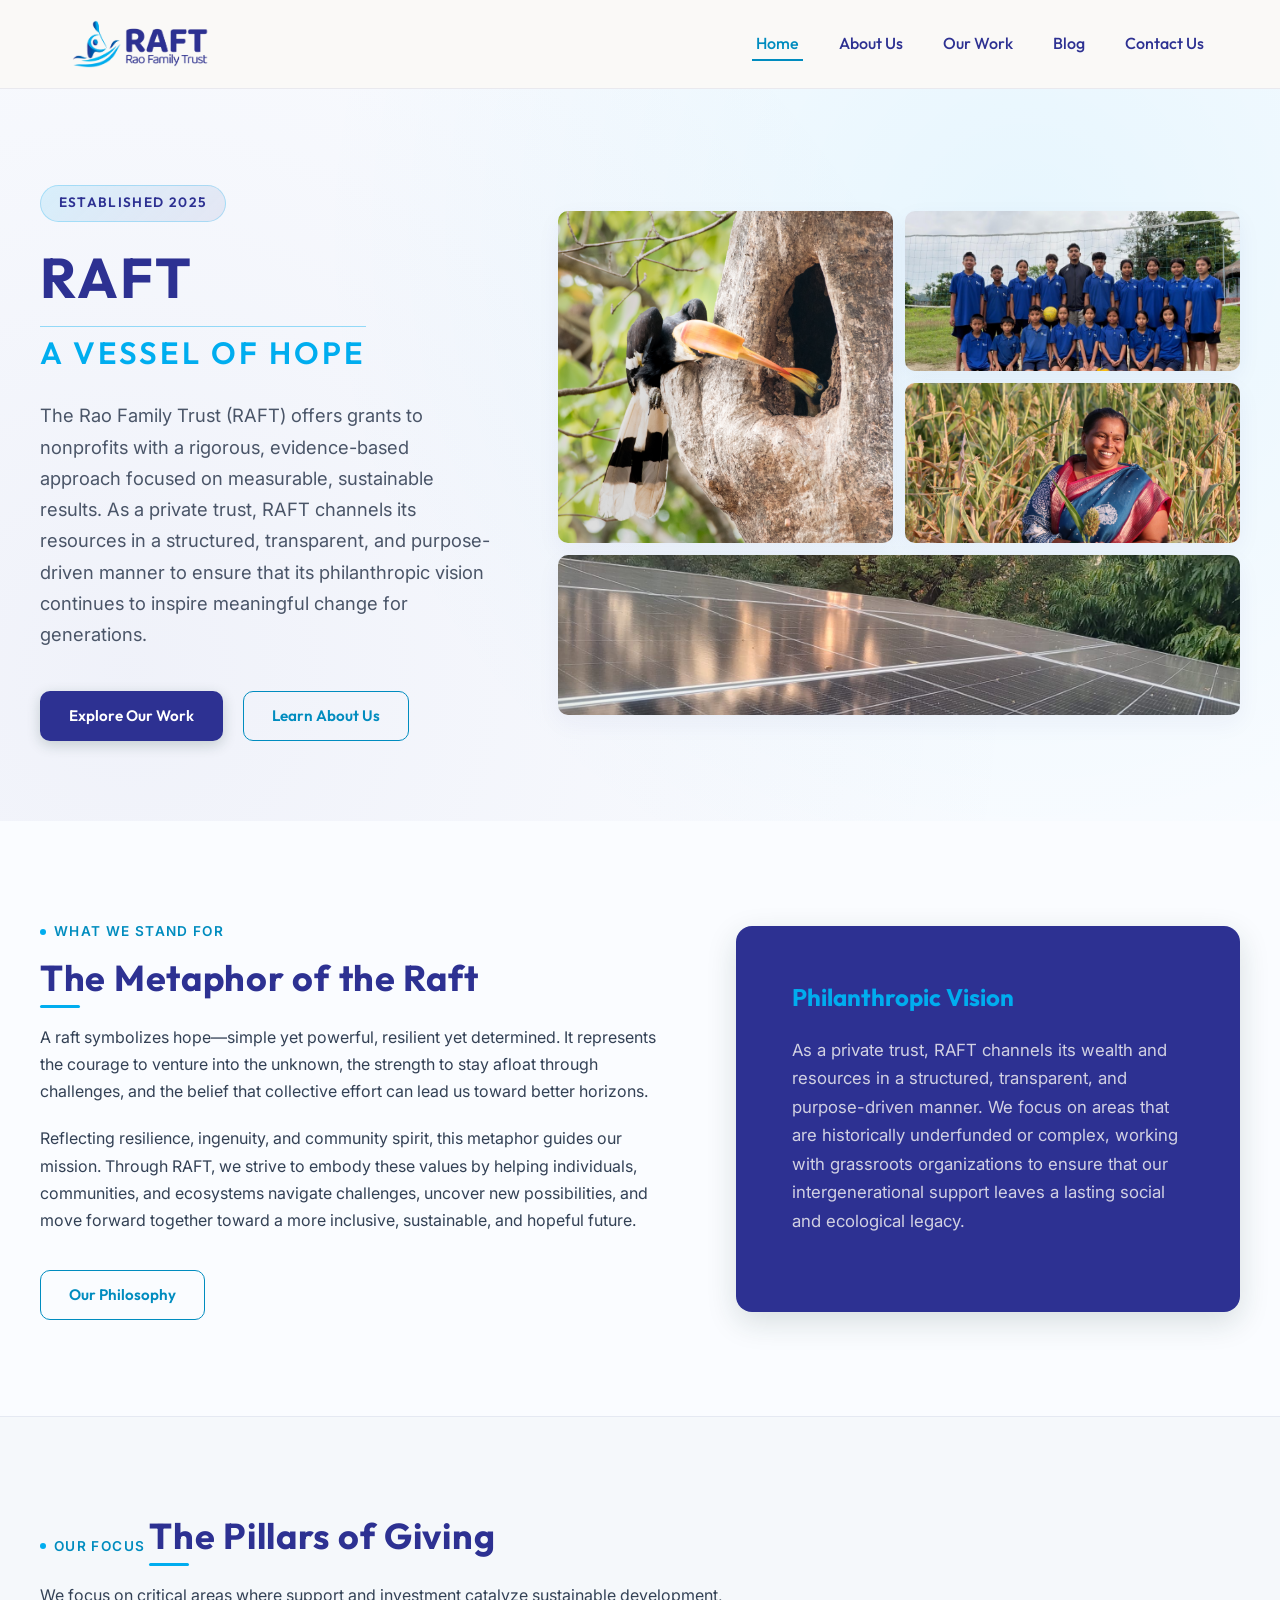
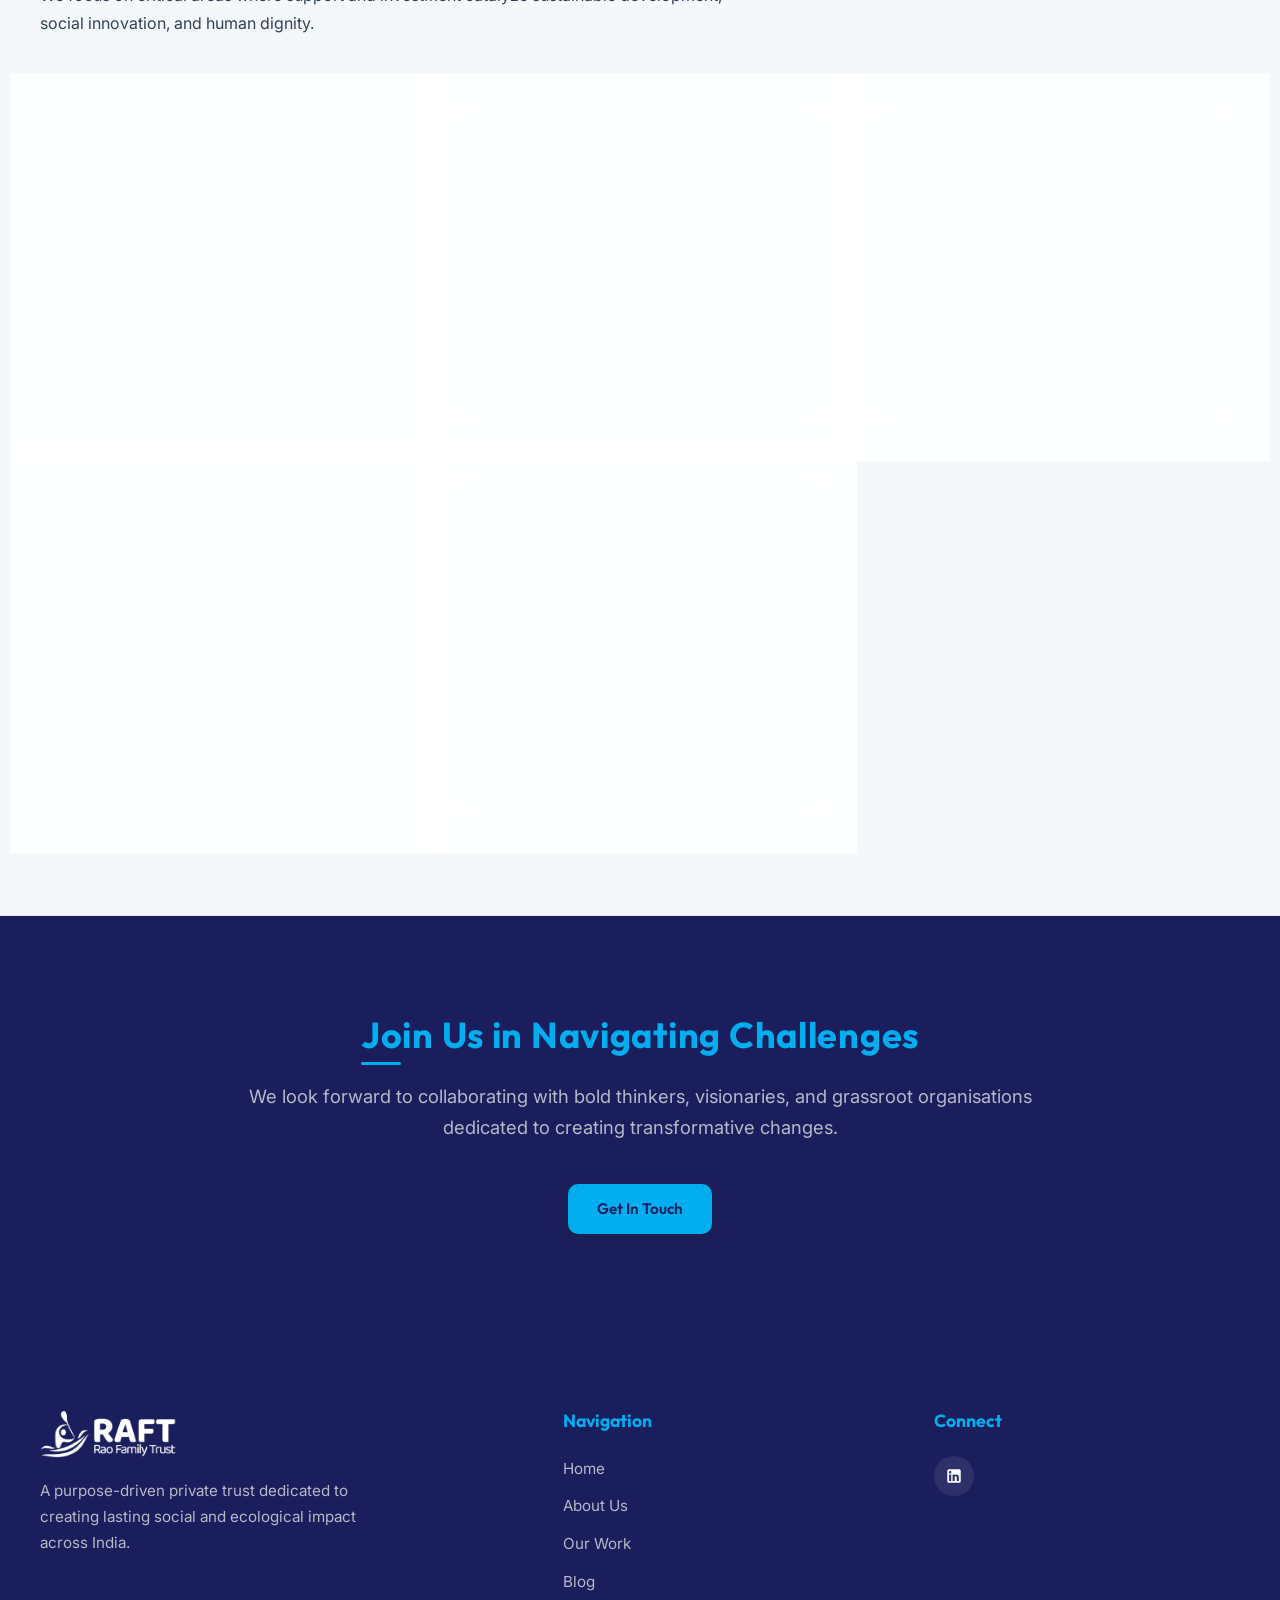
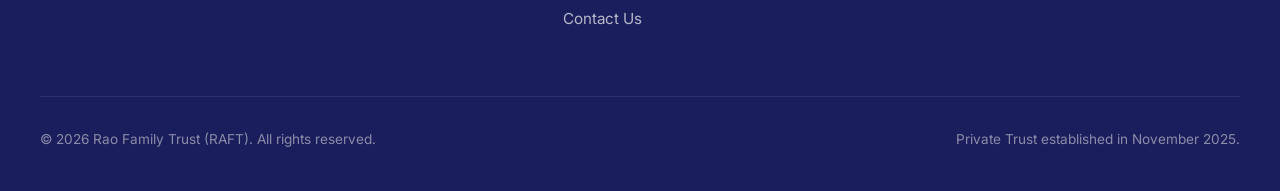
==== commit afb30fb5: "Update URLs from www.raft.org.in to raft.org.in" ====
--- a/index.html
+++ b/index.html
@@ -7,30 +7,30 @@
   <title>Rao Family Trust (RAFT) | Creating Lasting Social & Ecological Impact</title>
   <meta name="description" content="The Rao Family Trust (RAFT) offers grants to nonprofits with a rigorous, evidence-based approach focused on measurable, sustainable results.">
   
-  <link rel="canonical" href="https://www.raft.org.in/">
+  <link rel="canonical" href="https://raft.org.in/">
 
   <!-- Open Graph / Facebook -->
   <meta property="og:type" content="website">
-  <meta property="og:url" content="https://www.raft.org.in/">
+  <meta property="og:url" content="https://raft.org.in/">
   <meta property="og:site_name" content="Rao Family Trust (RAFT)">
   <meta property="og:locale" content="en_IN">
   <meta property="og:title" content="Rao Family Trust (RAFT) | Creating Lasting Social & Ecological Impact">
   <meta property="og:description" content="Creating lasting social and ecological impact across education, conservation, and inclusion in India.">
-  <meta property="og:image" content="https://www.raft.org.in/images/vision_mission_banner.jpg">
+  <meta property="og:image" content="https://raft.org.in/images/vision_mission_banner.jpg">
   
   <!-- Twitter -->
   <meta property="twitter:card" content="summary_large_image">
-  <meta property="twitter:url" content="https://www.raft.org.in/">
+  <meta property="twitter:url" content="https://raft.org.in/">
   <meta property="twitter:title" content="Rao Family Trust (RAFT)">
   <meta property="twitter:description" content="Creating lasting social and ecological impact across education, conservation, and inclusion in India.">
-  <meta property="twitter:image" content="https://www.raft.org.in/images/vision_mission_banner.jpg">
+  <meta property="twitter:image" content="https://raft.org.in/images/vision_mission_banner.jpg">
 
   <!-- Favicons -->
   <link rel="icon" type="image/png" sizes="32x32" href="/images/favicon-32x32.png">
   <link rel="icon" type="image/png" sizes="192x192" href="/images/favicon.png">
   <link rel="apple-touch-icon" sizes="180x180" href="/images/apple-touch-icon.png">
 
-  <link rel="stylesheet" href="/style_v2.css">
+  <link rel="stylesheet" href="/style_v2.css?v=2">
 
   <!-- Structured Data (JSON-LD) -->
   <script type="application/ld+json">
@@ -38,8 +38,8 @@
     "@context": "https://schema.org",
     "@type": "NGO",
     "name": "Rao Family Trust (RAFT)",
-    "url": "https://www.raft.org.in/",
-    "logo": "https://www.raft.org.in/images/logo_icon.png",
+    "url": "https://raft.org.in/",
+    "logo": "https://raft.org.in/images/logo_icon.png",
     "description": "A purpose-driven private trust dedicated to creating lasting social and ecological impact across India.",
     "foundingDate": "2025",
     "founder": [
@@ -49,7 +49,6 @@
   }
   </script>
 
-  <link rel="stylesheet" href="style_v2.css">
 </head>
 <body>
 
